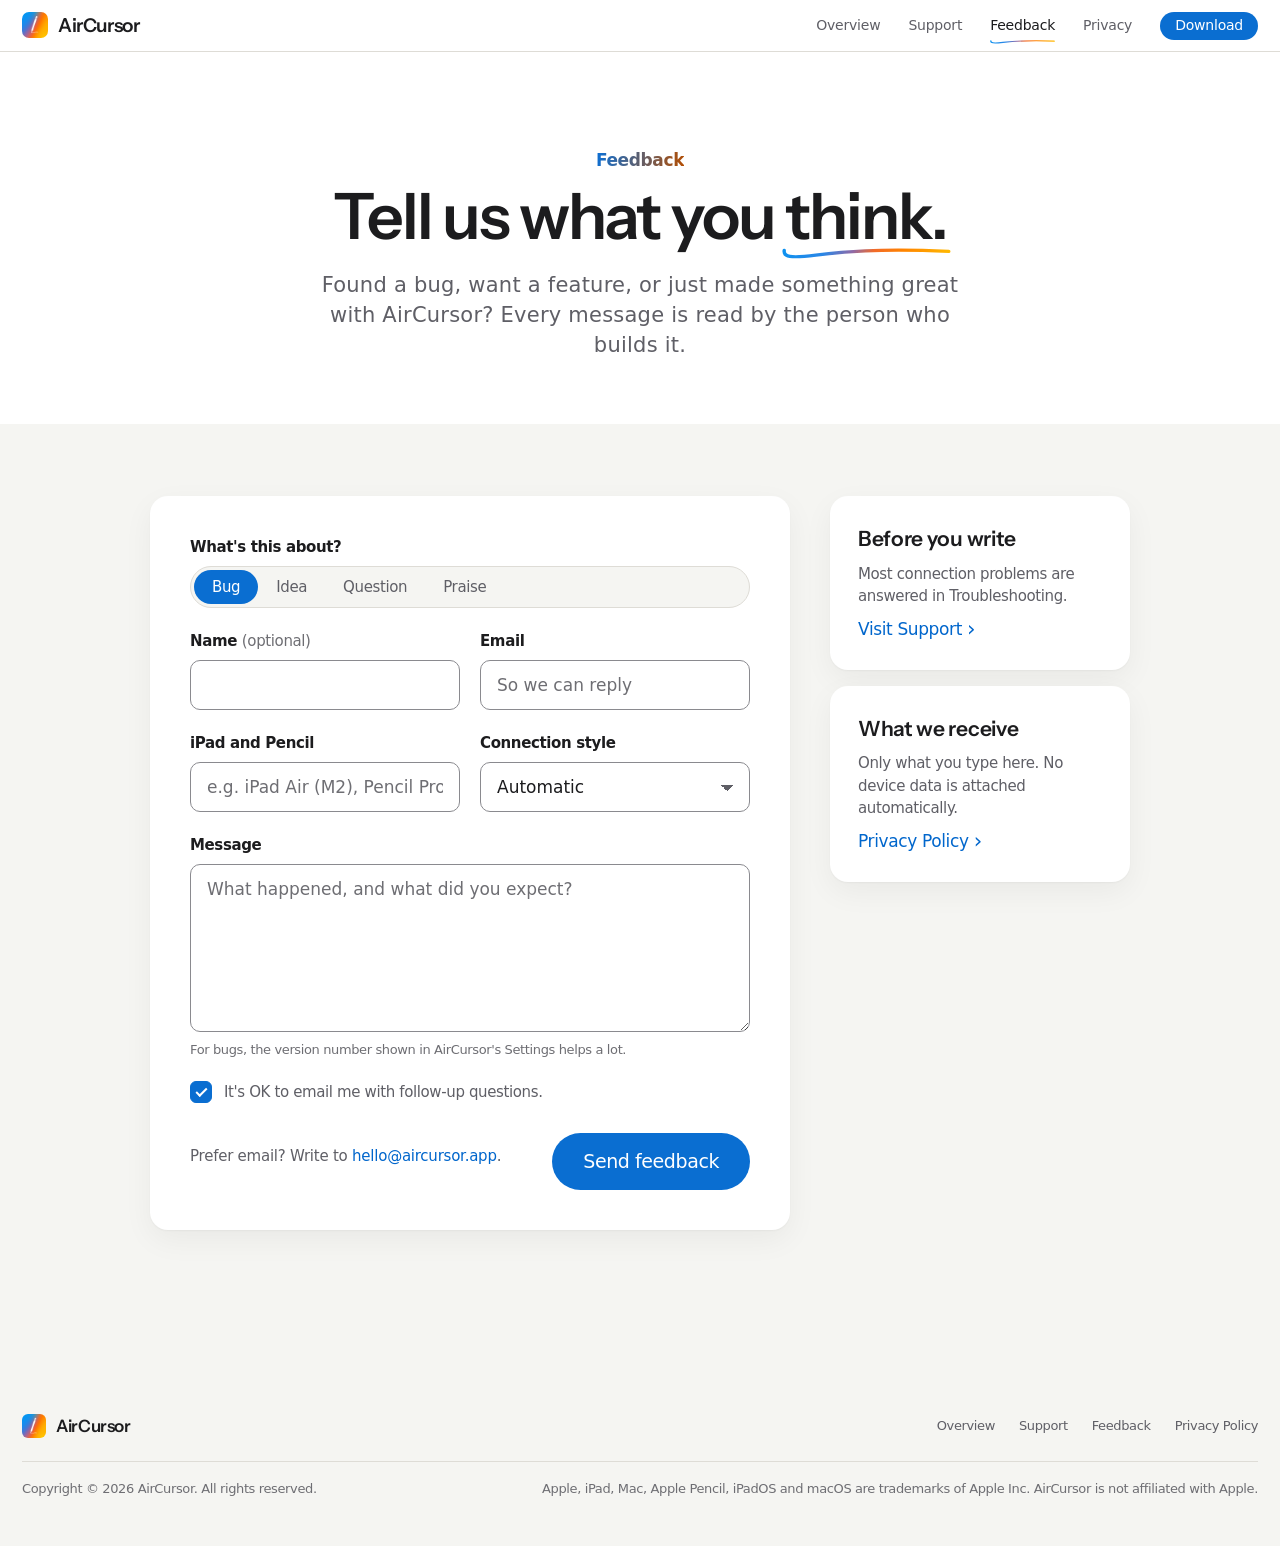
==== feedback/index.html @ 83ac6ed5 "Add feedback page" ====
<!doctype html>
<html lang="en">
<head>
  <meta charset="utf-8">
  <meta name="viewport" content="width=device-width, initial-scale=1">
  <title>AirCursor Feedback</title>
  <meta name="description" content="Report a bug, suggest a feature, or ask a question about AirCursor.">
  <meta name="theme-color" content="#ffffff">
  <link rel="icon" type="image/png" href="../assets/img/favicon.png">
  <link rel="apple-touch-icon" href="../assets/img/apple-touch-icon.png">
  <link rel="preconnect" href="https://fonts.googleapis.com">
  <link rel="preconnect" href="https://fonts.gstatic.com" crossorigin>
  <link rel="stylesheet" href="https://fonts.googleapis.com/css2?family=Instrument+Sans:wght@400..700&display=swap">
  <link rel="stylesheet" href="../assets/css/tokens.css">
  <link rel="stylesheet" href="../assets/css/site.css">
  <script src="../assets/js/site.js" defer></script>
</head>
<body class="ac-page">
  <a class="ac-skip" href="#main">Skip to content</a>

  <header class="ac-nav">
    <div class="ac-nav__inner">
      <button class="ac-nav__menu" type="button" aria-label="Open menu" aria-expanded="false" aria-controls="site-links">
        <svg class="ac-icon" aria-hidden="true"><use href="../assets/img/icons.svg#menu"></use></svg>
      </button>
      <a class="ac-nav__brand" href="../"><img src="../assets/img/aircursor-icon-ipad.png" alt="">AirCursor</a>
      <nav class="ac-nav__links" id="site-links" aria-label="Site">
        <a href="../">Overview</a>
        <a href="../support/">Support</a>
        <a href="./" aria-current="page">Feedback</a>
        <a href="../privacy/">Privacy</a>
      </nav>
      <a class="ac-btn ac-btn--primary ac-btn--sm" href="https://apps.apple.com/app/id0000000000">Download</a>
    </div>
  </header>

  <main id="main">
    <section class="ac-page-head ac-page-head--center">
      <div class="ac-wrap">
        <p class="ac-eyebrow">Feedback</p>
        <h1 class="ac-headline">Tell us what you <span class="ac-stroke">think.</span></h1>
        <p class="ac-lead">Found a bug, want a feature, or just made something great with AirCursor? Every message is read by the person who builds it.</p>
      </div>
    </section>

    <section class="ac-section ac-section--alt" style="padding-top:72px">
      <div class="ac-wrap">
        <div class="ac-feedback-grid">
          <div>
            <div class="ac-card ac-card--form">
              <!-- Replace YOUR_FORM_ID with the ID of your Formspree form -->
              <form class="ac-form" action="https://formspree.io/f/YOUR_FORM_ID" method="post" data-ac-feedback data-mailto="hello@aircursor.app" novalidate>
                <input type="hidden" name="_subject" value="AirCursor feedback">
                <input class="ac-honeypot" type="text" name="_gotcha" tabindex="-1" autocomplete="off" aria-hidden="true">

                <fieldset class="ac-field ac-field--full" style="border:0;margin:0;padding:0;min-width:0">
                  <legend class="ac-field__label" style="padding:0;margin-bottom:8px">What's this about?</legend>
                  <div class="ac-seg ac-seg--form">
                    <input type="radio" name="kind" id="kind-bug" value="Bug" checked><label for="kind-bug">Bug</label>
                    <input type="radio" name="kind" id="kind-idea" value="Idea"><label for="kind-idea">Idea</label>
                    <input type="radio" name="kind" id="kind-question" value="Question"><label for="kind-question">Question</label>
                    <input type="radio" name="kind" id="kind-praise" value="Praise"><label for="kind-praise">Praise</label>
                  </div>
                </fieldset>

                <div class="ac-field">
                  <label for="f-name">Name <span class="ac-field__opt">(optional)</span></label>
                  <input class="ac-input" id="f-name" name="name" autocomplete="name">
                </div>
                <div class="ac-field">
                  <label for="f-email">Email</label>
                  <input class="ac-input" id="f-email" name="email" type="email" autocomplete="email" placeholder="So we can reply" required aria-describedby="f-email-error">
                  <span class="ac-field__error" id="f-email-error" hidden>Enter an email address so we can reply.</span>
                </div>
                <div class="ac-field">
                  <label for="f-device">iPad and Pencil</label>
                  <input class="ac-input" id="f-device" name="device" placeholder="e.g. iPad Air (M2), Pencil Pro">
                </div>
                <div class="ac-field">
                  <label for="f-style">Connection style</label>
                  <select class="ac-select" id="f-style" name="connection">
                    <option>Wired</option>
                    <option>Wi-Fi</option>
                    <option>Bluetooth</option>
                    <option selected>Automatic</option>
                    <option>Peer-to-Peer Wi-Fi</option>
                    <option>Manual IP</option>
                    <option>Not sure</option>
                  </select>
                </div>
                <div class="ac-field ac-field--full">
                  <label for="f-msg">Message</label>
                  <textarea class="ac-textarea" id="f-msg" name="message" placeholder="What happened, and what did you expect?" required aria-describedby="f-msg-hint"></textarea>
                  <span class="ac-field__hint" id="f-msg-hint">For bugs, the version number shown in AirCursor's Settings helps a lot.</span>
                </div>
                <div class="ac-field ac-field--full">
                  <label class="ac-check"><input type="checkbox" name="followup" value="Yes" checked> It's OK to email me with follow&#8209;up questions.</label>
                </div>

                <p class="ac-form__status" role="alert" hidden></p>

                <div class="ac-form__actions">
                  <p class="ac-caption">Prefer email? Write to <a href="mailto:hello@aircursor.app?subject=AirCursor%20feedback">hello@aircursor.app</a>.</p>
                  <button class="ac-btn ac-btn--primary ac-btn--lg" type="submit">Send feedback</button>
                </div>
              </form>
            </div>

            <div class="ac-sent" hidden>
              <div class="ac-sent__mark"><svg viewBox="0 0 24 24" aria-hidden="true"><path d="M5 12.5l4.5 4.5L19 7.5"/></svg></div>
              <h2 class="ac-subtitle" tabindex="-1">Thanks. We got it.</h2>
              <p class="ac-body">We'll reply to the email you gave us, usually within a couple of days.</p>
              <a class="ac-more" href="../support/">Back to Support</a>
            </div>
          </div>

          <aside>
            <div class="ac-card">
              <h3>Before you write</h3>
              <p>Most connection problems are answered in Troubleshooting.</p>
              <a class="ac-more" href="../support/#faq">Visit Support</a>
            </div>
            <div class="ac-card">
              <h3>What we receive</h3>
              <p>Only what you type here. No device data is attached automatically.</p>
              <a class="ac-more" href="../privacy/#website">Privacy Policy</a>
            </div>
          </aside>
        </div>
      </div>
    </section>
  </main>

  <footer class="ac-footer">
    <div class="ac-wrap ac-wrap--wide">
      <div class="ac-footer__top">
        <div class="ac-footer__brand"><img src="../assets/img/aircursor-icon-ipad.png" alt="">AirCursor</div>
        <nav class="ac-footer__links" aria-label="Footer">
          <a href="../">Overview</a>
          <a href="../support/">Support</a>
          <a href="./">Feedback</a>
          <a href="../privacy/">Privacy Policy</a>
        </nav>
      </div>
      <div class="ac-footer__legal">
        <p>Copyright © 2026 AirCursor. All rights reserved.</p>
        <p>Apple, iPad, Mac, Apple Pencil, iPadOS and macOS are trademarks of Apple Inc. AirCursor is not affiliated with Apple.</p>
      </div>
    </div>
  </footer>
</body>
</html>
---- assets/css/tokens.css ----
/* AirCursor design tokens. Light by default, dark follows the system. */

:root {
  color-scheme: light dark;
  --paper: #ffffff;
  --paper-alt: #f5f5f2;
  --paper-raised: #ffffff;
  --hairline: #dedcd6;
  --control-border: #8a8a8f;
  --ink: #1c1c1e;
  --ink-secondary: #5f5f66;
  --ink-tertiary: #6e6e73;
  --stage: #0b0b0d;
  --stage-raised: #1a1a1d;
  --on-stage: #f5f5f7;
  --on-stage-muted: #a1a1a6;
  --accent: #0a6ed1;
  --accent-hover: #0860b8;
  --on-accent: #ffffff;
  --link: #0066cc;
  --link-on-stage: #4da3ff;
  --focus: #0a6ed1;
  --brand-blue: #0b93f1;
  --brand-violet: #906aa6;
  --brand-coral: #f26b28;
  --brand-orange: #ff8300;
  --brand-amber: #ffbf00;
  --stroke-blue: #0a6fd6;
  --stroke-orange: #b54d00;
  --success: #1b7f46;
  --warning: #a64b00;
  --warning-tint: #fff1e0;
  --danger: #d70015;
  --nav-glass: rgba(255, 255, 255, 0.78);
  --shadow-tile: 0 1px 2px rgba(0, 0, 0, 0.04), 0 10px 30px rgba(0, 0, 0, 0.05);
  --shadow-lift: 0 2px 4px rgba(0, 0, 0, 0.06), 0 20px 48px rgba(0, 0, 0, 0.10);
  --shadow-device: 0 40px 80px rgba(0, 0, 0, 0.45);
  --space-1: 4px;
  --space-2: 8px;
  --space-3: 12px;
  --space-4: 16px;
  --space-5: 24px;
  --space-6: 32px;
  --space-7: 48px;
  --space-8: 64px;
  --space-9: 96px;
  --space-10: 144px;
  --radius-sm: 10px;
  --radius-md: 18px;
  --radius-lg: 30px;
  --radius-device: 44px;
  --radius-pill: 980px;
  --content-width: 980px;
  --wide-width: 1260px;
  --gutter: 22px;
  --nav-height: 52px;
  --font-display: "Instrument Sans", -apple-system, BlinkMacSystemFont, "Helvetica Neue", sans-serif;
  --font-text: -apple-system, BlinkMacSystemFont, "SF Pro Text", "Helvetica Neue", system-ui, sans-serif;
  --font-mono: ui-monospace, "SF Mono", Menlo, Consolas, monospace;
}

@media (prefers-color-scheme: dark) {
  :root {
    --paper: #000000;
    --paper-alt: #111113;
    --paper-raised: #1c1c1e;
    --hairline: #2c2c2e;
    --control-border: #7c7c82;
    --ink: #f5f5f7;
    --ink-secondary: #a1a1a6;
    --ink-tertiary: #8e8e93;
    --stage: #161618;
    --stage-raised: #232326;
    --link: #4da3ff;
    --focus: #4da3ff;
    --stroke-blue: #4da3ff;
    --stroke-orange: #ff9a2e;
    --success: #30d158;
    --warning: #ffb35c;
    --warning-tint: #2a1c0d;
    --danger: #ff6961;
    --nav-glass: rgba(22, 22, 24, 0.78);
    --shadow-tile: 0 0 0 1px rgba(255, 255, 255, 0.06);
    --shadow-lift: 0 0 0 1px rgba(255, 255, 255, 0.10), 0 20px 48px rgba(0, 0, 0, 0.6);
  }
}
---- assets/css/site.css ----
/* AirCursor site styles. Load after tokens.css. Class prefix ac-. */

:root {
  /* The icon's gradient: blue top-left melting through violet and coral into orange and amber. */
  --ac-gradient: linear-gradient(118deg, var(--brand-blue) 0%, #2a86e6 26%, var(--brand-violet) 42%, var(--brand-coral) 54%, var(--brand-orange) 70%, var(--brand-amber) 100%);
  /* Darker stops of the same journey, legible as text on paper. */
  --ac-gradient-ink: linear-gradient(100deg, var(--stroke-blue) 0%, var(--stroke-orange) 100%);
  /* The signature stroke: the squiggle the Pencil leaves in the app icon. */
  --ac-stroke-mask: url("data:image/svg+xml,%3Csvg xmlns='http://www.w3.org/2000/svg' viewBox='0 0 300 28' preserveAspectRatio='none'%3E%3Cpath d='M4 10 C 2 22, 14 25, 60 19 S 170 6, 296 12' fill='none' stroke='black' stroke-width='6' stroke-linecap='round'/%3E%3C/svg%3E");
  --ac-ease: cubic-bezier(0.28, 0.11, 0.32, 1);
}

/* ---------- Base ---------- */
.ac-page, body.ac-page { margin: 0; background: var(--paper); color: var(--ink); font-family: var(--font-text); font-size: 17px; line-height: 1.47; letter-spacing: -0.022em; -webkit-font-smoothing: antialiased; }
.ac-page *, .ac-page *::before, .ac-page *::after { box-sizing: border-box; }
.ac-page img, .ac-page svg { display: block; max-width: 100%; }
.ac-page a { color: var(--link); text-decoration: none; }
.ac-page a:hover { text-decoration: underline; }
.ac-page :focus-visible { outline: 3px solid var(--focus); outline-offset: 2px; border-radius: 4px; }
.ac-wrap { width: 100%; max-width: calc(var(--content-width) + 2 * var(--gutter)); margin: 0 auto; padding: 0 var(--gutter); }
.ac-wrap--wide { max-width: calc(var(--wide-width) + 2 * var(--gutter)); }
.ac-visually-hidden { position: absolute !important; width: 1px; height: 1px; overflow: hidden; clip: rect(0 0 0 0); white-space: nowrap; }

/* ---------- Type helpers ---------- */
.ac-hero-type { font-family: var(--font-display); font-size: 96px; line-height: .98; font-weight: 600; letter-spacing: -0.035em; margin: 0; }
.ac-headline { font-family: var(--font-display); font-size: 64px; line-height: 1.04; font-weight: 600; letter-spacing: -0.03em; margin: 0; }
.ac-title { font-family: var(--font-display); font-size: 40px; line-height: 1.1; font-weight: 600; letter-spacing: -0.02em; margin: 0; }
.ac-subtitle { font-family: var(--font-display); font-size: 28px; line-height: 1.18; font-weight: 600; letter-spacing: -0.015em; margin: 0; }
.ac-lead { font-size: 21px; line-height: 1.43; letter-spacing: .011em; color: var(--ink-secondary); margin: 0; }
.ac-body { font-size: 17px; line-height: 1.47; color: var(--ink-secondary); margin: 0; }
.ac-body strong, .ac-lead strong { color: var(--ink); font-weight: 600; }
.ac-caption { font-size: 14px; line-height: 1.43; letter-spacing: -0.016em; color: var(--ink-tertiary); margin: 0; }
.ac-readout { font-family: var(--font-mono); font-size: 15px; line-height: 1.33; font-weight: 500; letter-spacing: 0; font-variant-numeric: tabular-nums; }
@media (max-width: 1068px) { .ac-hero-type { font-size: 64px; } .ac-headline { font-size: 48px; } }
@media (max-width: 734px) { .ac-hero-type { font-size: 48px; line-height: 1.02; } .ac-headline { font-size: 40px; } .ac-title { font-size: 32px; } .ac-lead { font-size: 19px; } }

/* Eyebrow: one line, gradient-filled text */
.ac-eyebrow { display: inline-block; font-size: 17px; line-height: 1.24; font-weight: 600; letter-spacing: -0.022em; margin: 0 0 12px; background: var(--ac-gradient-ink); -webkit-background-clip: text; background-clip: text; color: transparent; }
.ac-stage .ac-eyebrow, .ac-eyebrow--stage { background: var(--ac-gradient); -webkit-background-clip: text; background-clip: text; }
/* Gradient word inside a headline */
.ac-ink { background: var(--ac-gradient-ink); -webkit-background-clip: text; background-clip: text; color: transparent; }
.ac-stage .ac-ink { background: var(--ac-gradient); -webkit-background-clip: text; background-clip: text; }

/* The signature stroke under one word */
.ac-stroke { position: relative; display: inline-block; white-space: nowrap; }
.ac-stroke::after { content: ""; position: absolute; left: -2%; right: -2%; bottom: -.16em; height: .24em; background: var(--ac-gradient); -webkit-mask: var(--ac-stroke-mask) center / 100% 100% no-repeat; mask: var(--ac-stroke-mask) center / 100% 100% no-repeat; pointer-events: none; }

/* ---------- Sections ---------- */
.ac-section { padding: var(--space-10) 0; background: var(--paper); color: var(--ink); }
.ac-section--alt { background: var(--paper-alt); }
.ac-section--tight { padding: var(--space-9) 0; }
.ac-section__head { max-width: var(--content-width); margin: 0 auto var(--space-8); text-align: center; }
.ac-section__head--left { text-align: left; margin-left: 0; }
.ac-section__head .ac-lead { margin-top: 20px; max-width: 760px; margin-left: auto; margin-right: auto; }
.ac-section__head--left .ac-lead { margin-left: 0; }
@media (max-width: 734px) { .ac-section { padding: var(--space-9) 0; } .ac-section__head { margin-bottom: var(--space-7); } }

/* Always-dark stage */
.ac-stage { background: var(--stage); color: var(--on-stage); }
.ac-stage .ac-lead, .ac-stage .ac-body { color: var(--on-stage-muted); }
.ac-stage .ac-body strong, .ac-stage .ac-lead strong { color: var(--on-stage); }
.ac-stage .ac-caption { color: var(--on-stage-muted); }
.ac-stage a:not(.ac-btn) { color: var(--link-on-stage); }

/* ---------- Global nav ---------- */
.ac-nav { position: sticky; top: 0; z-index: 50; height: var(--nav-height); background: var(--nav-glass); -webkit-backdrop-filter: saturate(180%) blur(20px); backdrop-filter: saturate(180%) blur(20px); border-bottom: 1px solid var(--hairline); color: var(--ink); }
.ac-nav__inner { max-width: calc(var(--wide-width) + 2 * var(--gutter)); height: 100%; margin: 0 auto; padding: 0 var(--gutter); display: flex; align-items: center; gap: 28px; }
.ac-nav__brand { display: flex; align-items: center; gap: 10px; font-family: var(--font-display); font-weight: 600; font-size: 19px; letter-spacing: -0.02em; color: var(--ink) !important; text-decoration: none !important; margin-right: auto; }
.ac-nav__brand img { width: 26px; height: 26px; border-radius: 7px; }
.ac-nav__links { display: flex; gap: 28px; }
.ac-nav__links a { font-size: 14px; letter-spacing: -0.016em; color: var(--ink-secondary) !important; text-decoration: none !important; padding: 6px 0; position: relative; }
.ac-nav__links a:hover { color: var(--ink) !important; }
.ac-nav__links a[aria-current="page"] { color: var(--ink) !important; }
.ac-nav__links a[aria-current="page"]::after { content: ""; position: absolute; left: 0; right: 0; bottom: -2px; height: 5px; background: var(--ac-gradient); -webkit-mask: var(--ac-stroke-mask) center / 100% 100% no-repeat; mask: var(--ac-stroke-mask) center / 100% 100% no-repeat; }
.ac-nav--stage { background: rgba(11, 11, 13, .72); border-bottom-color: rgba(255, 255, 255, .08); color: var(--on-stage); }
.ac-nav--stage .ac-nav__brand { color: var(--on-stage) !important; }
.ac-nav--stage .ac-nav__links a { color: var(--on-stage-muted) !important; }
.ac-nav--stage .ac-nav__links a:hover, .ac-nav--stage .ac-nav__links a[aria-current="page"] { color: var(--on-stage) !important; }
.ac-nav__menu { display: none; width: 36px; height: 36px; margin-left: -8px; border: 0; border-radius: 8px; background: transparent; color: inherit; cursor: pointer; }
.ac-nav__menu svg { width: 18px; height: 18px; margin: auto; }
@media (max-width: 734px) {
  .ac-nav__inner { gap: 12px; }
  .ac-nav__menu { display: grid; }
  .ac-nav__links { display: none; position: absolute; top: var(--nav-height); left: 0; right: 0; flex-direction: column; gap: 0; padding: 8px var(--space-4) 16px; background: var(--paper); border-bottom: 1px solid var(--hairline); }
  .ac-nav--stage .ac-nav__links { background: var(--stage); border-bottom-color: rgba(255, 255, 255, .08); }
  .ac-nav.is-open .ac-nav__links { display: flex; }
  .ac-nav__links a { padding: 12px 0; font-size: 17px; }
  .ac-nav__links a[aria-current="page"]::after { right: auto; width: 64px; bottom: 6px; }
}

/* ---------- Buttons ---------- */
.ac-btn { display: inline-flex; align-items: center; justify-content: center; gap: 8px; min-height: 44px; padding: 11px 22px; border-radius: var(--radius-pill); border: 1px solid transparent; font-family: var(--font-text); font-size: 17px; line-height: 1.2; font-weight: 400; letter-spacing: -0.022em; text-decoration: none !important; cursor: pointer; transition: background-color .2s var(--ac-ease), color .2s var(--ac-ease), border-color .2s var(--ac-ease); white-space: nowrap; }
.ac-btn--primary { background: var(--accent); color: var(--on-accent) !important; }
.ac-btn--primary:hover { background: var(--accent-hover); }
.ac-btn--secondary { background: transparent; color: var(--link) !important; border-color: var(--link); }
.ac-btn--secondary:hover { background: var(--link); color: var(--paper) !important; }
.ac-stage .ac-btn--secondary { color: var(--link-on-stage) !important; border-color: var(--link-on-stage); }
.ac-stage .ac-btn--secondary:hover { background: var(--link-on-stage); color: var(--stage) !important; }
.ac-btn--quiet { background: var(--paper-alt); color: var(--ink) !important; }
.ac-btn--quiet:hover { background: var(--hairline); }
.ac-btn--sm { min-height: 28px; padding: 4px 14px; font-size: 14px; letter-spacing: -0.016em; }
.ac-btn--lg { min-height: 56px; padding: 16px 30px; font-size: 19px; }
.ac-btn[disabled], .ac-btn[aria-disabled="true"] { opacity: .42; cursor: default; pointer-events: none; }
.ac-btn-row { display: flex; flex-wrap: wrap; align-items: center; justify-content: center; gap: 12px 24px; }
.ac-btn-row--left { justify-content: flex-start; }

/* Chevron link: "Learn more ›" */
.ac-more { display: inline-flex; align-items: baseline; gap: 2px; font-size: 17px; color: var(--link); }
.ac-more::after { content: "\203A"; font-size: 1.25em; line-height: 0; transform: translateY(.04em); margin-left: 3px; transition: transform .2s var(--ac-ease); }
.ac-more:hover::after { transform: translate(3px, .04em); }
.ac-stage .ac-more { color: var(--link-on-stage); }

/* Download button — text only; swap for Apple's official badge artwork in production */
.ac-store { display: inline-flex; flex-direction: column; justify-content: center; min-height: 52px; padding: 7px 24px 8px; border-radius: 14px; background: var(--ink); color: var(--paper) !important; text-decoration: none !important; line-height: 1.1; }
.ac-store small { font-size: 11px; letter-spacing: .01em; opacity: .8; }
.ac-store span { font-family: var(--font-display); font-size: 21px; font-weight: 600; letter-spacing: -0.02em; }
.ac-stage .ac-store { background: var(--on-stage); color: var(--stage) !important; }

/* ---------- Badges & status ---------- */
.ac-badge { display: inline-flex; align-items: center; gap: 6px; padding: 3px 10px; border-radius: var(--radius-pill); font-size: 12px; line-height: 1.33; font-weight: 600; letter-spacing: 0; background: var(--paper-alt); color: var(--ink-secondary); border: 1px solid var(--hairline); white-space: nowrap; }
.ac-badge--warning { background: var(--warning-tint); color: var(--warning); border-color: transparent; }
.ac-badge--accent { background: var(--accent); color: var(--on-accent); border-color: transparent; }
.ac-badge--gradient { position: relative; background: var(--paper); color: var(--ink); border-color: transparent; }
.ac-badge--gradient::before { content: ""; position: absolute; inset: -1px; border-radius: inherit; padding: 1.5px; background: var(--ac-gradient); -webkit-mask: linear-gradient(#000 0 0) content-box, linear-gradient(#000 0 0); -webkit-mask-composite: xor; mask-composite: exclude; }
.ac-stage .ac-badge--gradient { background: var(--stage); color: var(--on-stage); }

.ac-pill { display: inline-flex; align-items: center; gap: 6px; padding: 5px 12px 5px 10px; border-radius: var(--radius-pill); background: rgba(118, 118, 128, .16); -webkit-backdrop-filter: blur(16px); backdrop-filter: blur(16px); font-size: 14px; line-height: 1.3; font-weight: 500; color: inherit; white-space: nowrap; }
.ac-pill::before { content: ""; width: 7px; height: 7px; border-radius: 50%; background: var(--ink-tertiary); flex: none; }
.ac-pill--good::before { background: var(--success); }
.ac-pill--working::before { background: var(--warning); }
.ac-pill--bad::before { background: var(--danger); }
.ac-pill__detail { font-weight: 400; opacity: .7; }
.ac-stage .ac-pill--good::before { background: #30d158; }

.ac-kbd { display: inline-flex; align-items: center; justify-content: center; min-width: 30px; height: 30px; padding: 0 8px; border-radius: var(--radius-sm); background: var(--paper-raised); border: 1px solid var(--hairline); box-shadow: 0 1.5px 0 var(--hairline); font-family: var(--font-text); font-size: 15px; font-weight: 500; color: var(--ink); }
.ac-kbd + .ac-kbd { margin-left: 4px; }
.ac-stage .ac-kbd { background: var(--stage-raised); border-color: rgba(255,255,255,.12); box-shadow: 0 1.5px 0 rgba(255,255,255,.12); color: var(--on-stage); }

/* ---------- Hero ---------- */
.ac-hero { position: relative; overflow: hidden; padding: 96px 0 0; text-align: center; }
.ac-hero__icon { width: 96px; height: 96px; margin: 0 auto 28px; border-radius: 22px; box-shadow: 0 18px 50px rgba(255, 131, 0, .25), 0 8px 30px rgba(11, 147, 241, .25); }
.ac-hero__title { max-width: 980px; margin: 0 auto; }
.ac-hero .ac-lead { max-width: 640px; margin: 24px auto 0; }
.ac-hero .ac-btn-row { margin-top: 36px; }
.ac-hero__note { margin-top: 18px; }
.ac-hero__glow { position: absolute; left: 50%; top: 58%; width: 1100px; height: 700px; transform: translateX(-50%); background: radial-gradient(closest-side, rgba(11, 147, 241, .20), transparent 70%), radial-gradient(closest-side at 70% 60%, rgba(255, 131, 0, .18), transparent 70%); pointer-events: none; }
.ac-hero__demo { position: relative; margin-top: 72px; }
@media (max-width: 734px) { .ac-hero { padding-top: 64px; } .ac-hero__icon { width: 72px; height: 72px; border-radius: 17px; } .ac-hero__demo { margin-top: 48px; } }

/* ---------- Demo stage (looping animation / video slot) ---------- */
.ac-demo { position: relative; max-width: var(--wide-width); margin: 0 auto; }
.ac-demo__canvas { position: relative; aspect-ratio: 12 / 7; border-radius: var(--radius-lg) var(--radius-lg) 0 0; overflow: hidden; background: radial-gradient(120% 90% at 50% 0%, #1d1e22 0%, var(--stage) 70%); }
.ac-demo__canvas > svg, .ac-demo__canvas > video, .ac-demo__canvas > img { position: absolute; inset: 0; width: 100%; height: 100%; object-fit: cover; }
.ac-demo__bar { display: flex; align-items: center; justify-content: space-between; gap: 16px; padding: 16px 24px; background: var(--stage-raised); border-radius: 0 0 var(--radius-lg) var(--radius-lg); color: var(--on-stage); }
.ac-demo__bar .ac-caption { flex: 1; color: var(--on-stage-muted); text-align: left; }
.ac-demo__toggle { flex: none; display: inline-flex; align-items: center; justify-content: center; width: 36px; height: 36px; border-radius: 50%; border: 0; background: rgba(255, 255, 255, .12); color: var(--on-stage); cursor: pointer; }
.ac-demo__toggle:hover { background: rgba(255, 255, 255, .2); }
.ac-demo__toggle svg { width: 14px; height: 14px; }
.ac-demo--flush .ac-demo__canvas { border-radius: var(--radius-lg); }
/* svg internals */
.ac-demo .d-bezel { fill: #1b1b1e; stroke: #2e2e33; stroke-width: 2; }
.ac-demo .d-screen { fill: #0e0f12; }
.ac-demo .d-screen-mac { fill: #f4f3ef; }
.ac-demo .d-window { fill: #ffffff; stroke: #e2e0da; }
.ac-demo .d-chrome { fill: #ecebe7; }
.ac-demo .d-dot { fill: #d3d1cb; }
.ac-demo .d-tool { fill: #e7e5df; }
.ac-demo .d-tool-on { fill: #0a6ed1; }
.ac-demo .d-stand { fill: #222226; }
.ac-demo .d-area { fill: rgba(255, 255, 255, .02); stroke: rgba(255, 255, 255, .28); stroke-width: 1.5; stroke-dasharray: 6 6; }
.ac-demo .d-corner { fill: none; stroke: #ffffff; stroke-width: 3; stroke-linecap: round; }
.ac-demo .d-hint { fill: rgba(255, 255, 255, .42); font: 500 13px var(--font-text); letter-spacing: -0.01em; }
.ac-demo .d-ink { fill: none; stroke-width: 7; stroke-linecap: round; stroke-linejoin: round; }
.ac-demo .d-pencil-body { fill: #ffffff; }
.ac-demo .d-pencil-band { fill: #d8d8dc; }
.ac-demo .d-pencil-tip { fill: #c9c9ce; }
.ac-demo .d-cursor { fill: #111; stroke: #fff; stroke-width: 1.4; stroke-linejoin: round; }
.ac-demo .d-pill { fill: rgba(255, 255, 255, .10); }
.ac-demo .d-pill-text { fill: #f5f5f7; font: 500 13px var(--font-text); }
.ac-demo .d-pill-dot { fill: #30d158; }
@media (max-width: 734px) { .ac-demo__bar { flex-wrap: wrap; padding: 12px 16px; } .ac-demo__bar .ac-caption { order: 3; flex-basis: 100%; } }

/* ---------- Chapter nav ---------- */
.ac-chapters { display: flex; justify-content: center; gap: 8px; padding: 28px var(--gutter); overflow-x: auto; scrollbar-width: none; border-bottom: 1px solid var(--hairline); background: var(--paper); }
.ac-chapters a { flex: none; display: flex; flex-direction: column; align-items: center; gap: 10px; width: 112px; padding: 6px 4px; color: var(--ink-secondary) !important; font-size: 13px; line-height: 1.25; text-align: center; text-decoration: none !important; border-radius: 14px; }
.ac-chapters a:hover { color: var(--ink) !important; }
.ac-chapters svg { width: 34px; height: 34px; color: var(--ink); }
.ac-chapters a:hover svg { color: var(--stroke-blue); }
@media (max-width: 734px) { .ac-chapters { justify-content: flex-start; } }

/* ---------- Icons (inline svg) ---------- */
.ac-icon { width: 24px; height: 24px; fill: none; stroke: currentColor; stroke-width: 1.6; stroke-linecap: round; stroke-linejoin: round; }

/* ---------- Bento tiles ---------- */
.ac-tiles { display: grid; grid-template-columns: repeat(6, 1fr); gap: var(--space-5); max-width: var(--wide-width); margin: 0 auto; }
.ac-tile { position: relative; grid-column: span 3; display: flex; flex-direction: column; min-height: 520px; padding: var(--space-7); border-radius: var(--radius-lg); background: var(--paper-raised); color: var(--ink); box-shadow: var(--shadow-tile); overflow: hidden; }
.ac-tile--third { grid-column: span 2; min-height: 420px; }
.ac-tile--full { grid-column: span 6; }
.ac-tile--stage { background: var(--stage); color: var(--on-stage); box-shadow: none; }
.ac-tile--stage .ac-body { color: var(--on-stage-muted); }
.ac-tile--stage .ac-body strong { color: var(--on-stage); }
.ac-tile--stage .ac-caption { color: var(--on-stage-muted); }
.ac-tile--stage .ac-eyebrow { background: var(--ac-gradient); -webkit-background-clip: text; background-clip: text; }
/* The drawing-canvas texture: a faint dot grid, like the paper the Pencil lands on */
.ac-tile--canvas { background-image: radial-gradient(circle at 1px 1px, var(--hairline) 1.2px, transparent 1.4px); background-size: 22px 22px; background-color: var(--paper-raised); }
.ac-tile--stage.ac-tile--canvas { background-image: radial-gradient(circle at 1px 1px, rgba(255,255,255,.09) 1.2px, transparent 1.4px); background-color: var(--stage); }
.ac-tile__text { position: relative; z-index: 1; max-width: 520px; }
.ac-tile__text .ac-body { margin-top: 14px; }
.ac-tile__visual { position: relative; flex: 1; display: flex; align-items: flex-end; justify-content: center; margin-top: var(--space-6); }
.ac-tile--compact { min-height: 0; }
.ac-tile__icon { width: 36px; height: 36px; margin-bottom: 18px; color: var(--stroke-blue); }
.ac-tile--stage .ac-tile__icon { color: var(--on-stage); }
.ac-tile__visual > svg:not(.ac-icon) { width: 100%; max-width: 480px; }
a.ac-tile { text-decoration: none !important; transition: box-shadow .3s var(--ac-ease), transform .3s var(--ac-ease); }
a.ac-tile:hover { box-shadow: var(--shadow-lift); transform: translateY(-2px); }
@media (max-width: 1068px) { .ac-tile, .ac-tile--third { grid-column: span 6; min-height: 440px; } .ac-tile--compact { min-height: 0; } .ac-tile--half-md { grid-column: span 3; } }
@media (max-width: 734px) { .ac-tiles { gap: var(--space-4); } .ac-tile, .ac-tile--half-md { grid-column: span 6; padding: var(--space-6) var(--space-5); min-height: 0; } }

/* Active-area frame: corner brackets borrowed from Tablet mode's mapping editor */
.ac-frame { position: relative; padding: 14px; }
.ac-frame::before, .ac-frame::after { content: ""; position: absolute; inset: 0; pointer-events: none; border: 2.5px solid var(--stroke-blue); -webkit-mask: linear-gradient(#000 0 0) top left / 22px 22px no-repeat, linear-gradient(#000 0 0) top right / 22px 22px no-repeat, linear-gradient(#000 0 0) bottom left / 22px 22px no-repeat, linear-gradient(#000 0 0) bottom right / 22px 22px no-repeat; mask: linear-gradient(#000 0 0) top left / 22px 22px no-repeat, linear-gradient(#000 0 0) top right / 22px 22px no-repeat, linear-gradient(#000 0 0) bottom left / 22px 22px no-repeat, linear-gradient(#000 0 0) bottom right / 22px 22px no-repeat; border-radius: 6px; }
.ac-frame::after { display: none; }
.ac-stage .ac-frame::before, .ac-tile--stage .ac-frame::before { border-color: var(--on-stage); }

/* ---------- Segmented control ---------- */
.ac-seg { display: inline-flex; padding: 3px; border-radius: var(--radius-pill); background: var(--paper-alt); border: 1px solid var(--hairline); }
.ac-seg input { position: absolute; opacity: 0; pointer-events: none; }
.ac-seg label { padding: 8px 18px; border-radius: var(--radius-pill); font-size: 15px; line-height: 1.2; color: var(--ink-secondary); cursor: pointer; white-space: nowrap; transition: background-color .2s var(--ac-ease), color .2s var(--ac-ease); }
.ac-seg label:hover { color: var(--ink); }
.ac-seg input:checked + label { background: var(--accent); color: var(--on-accent); }
.ac-seg input:focus-visible + label { outline: 3px solid var(--focus); outline-offset: 2px; }
.ac-stage .ac-seg { background: var(--stage-raised); border-color: rgba(255,255,255,.08); }
.ac-stage .ac-seg label { color: var(--on-stage-muted); }
.ac-stage .ac-seg input:checked + label { color: var(--on-accent); }

/* ---------- Connection cards ---------- */
.ac-conns { display: grid; grid-template-columns: repeat(4, 1fr); gap: var(--space-4); max-width: var(--wide-width); margin: 0 auto; }
.ac-conn { display: flex; flex-direction: column; gap: 10px; padding: 28px 26px 26px; border-radius: var(--radius-md); background: var(--paper-raised); box-shadow: var(--shadow-tile); }
.ac-conn .ac-icon { width: 32px; height: 32px; color: var(--ink); margin-bottom: 8px; }
.ac-conn h3 { margin: 0; font-family: var(--font-display); font-size: 24px; line-height: 1.17; font-weight: 600; letter-spacing: -0.015em; }
.ac-conn p { margin: 0; font-size: 15px; line-height: 1.4; color: var(--ink-secondary); }
.ac-conn__foot { margin-top: auto; padding-top: 14px; display: flex; align-items: center; gap: 10px; font-size: 13px; color: var(--ink-tertiary); }
.ac-conn--recommended { position: relative; }
.ac-conn--recommended::before { content: ""; position: absolute; inset: 0; border-radius: inherit; padding: 2px; background: var(--ac-gradient); -webkit-mask: linear-gradient(#000 0 0) content-box, linear-gradient(#000 0 0); -webkit-mask-composite: xor; mask-composite: exclude; pointer-events: none; }
.ac-stage .ac-conn, .ac-tile--stage .ac-conn { background: var(--stage-raised); box-shadow: none; }
.ac-stage .ac-conn .ac-icon { color: var(--on-stage); }
.ac-stage .ac-conn p, .ac-stage .ac-conn__foot { color: var(--on-stage-muted); }
@media (max-width: 1068px) { .ac-conns { grid-template-columns: repeat(2, 1fr); } }
@media (max-width: 734px) { .ac-conns { grid-template-columns: 1fr; } }

/* Latency meter: three bars, data-level 1..3 */
.ac-meter { display: inline-flex; align-items: flex-end; gap: 3px; height: 14px; }
.ac-meter i { width: 4px; border-radius: 2px; background: var(--hairline); }
.ac-meter i:nth-child(1) { height: 6px; } .ac-meter i:nth-child(2) { height: 10px; } .ac-meter i:nth-child(3) { height: 14px; }
.ac-meter[data-level="1"] i:nth-child(-n+1), .ac-meter[data-level="2"] i:nth-child(-n+2), .ac-meter[data-level="3"] i:nth-child(-n+3) { background: var(--ink); }
.ac-stage .ac-meter i { background: rgba(255,255,255,.18); }
.ac-stage .ac-meter[data-level="1"] i:nth-child(-n+1), .ac-stage .ac-meter[data-level="2"] i:nth-child(-n+2), .ac-stage .ac-meter[data-level="3"] i:nth-child(-n+3) { background: var(--on-stage); }

/* ---------- Pressure strip ---------- */
.ac-pressure { position: relative; width: 100%; max-width: 560px; padding: 44px 0 30px; }
.ac-pressure__wedge { display: block; width: 100%; height: 64px; }
.ac-pressure__mark { position: absolute; top: 34px; bottom: 22px; width: 2px; background: currentColor; border-radius: 1px; }
.ac-pressure__mark::before { content: ""; position: absolute; left: 50%; top: -6px; width: 12px; height: 12px; margin-left: -6px; border-radius: 50%; background: currentColor; }
.ac-pressure__label { position: absolute; bottom: 0; transform: translateX(-50%); font-family: var(--font-mono); font-size: 13px; white-space: nowrap; }
.ac-pressure__ends { position: absolute; left: 0; right: 0; top: 0; display: flex; justify-content: space-between; font-size: 13px; opacity: .6; }

/* ---------- Pairing code ---------- */
.ac-code { display: inline-flex; gap: 8px; }
.ac-code span { display: inline-flex; align-items: center; justify-content: center; width: 52px; height: 64px; border-radius: var(--radius-sm); background: var(--paper-raised); border: 1px solid var(--hairline); font-family: var(--font-mono); font-size: 32px; font-weight: 500; color: var(--ink); }
.ac-code span:nth-child(3) { margin-right: 12px; }
@media (max-width: 734px) { .ac-code { gap: 6px; } .ac-code span { width: 40px; height: 52px; font-size: 26px; } .ac-code span:nth-child(3) { margin-right: 8px; } }
.ac-stage .ac-code span, .ac-tile--stage .ac-code span { background: var(--stage-raised); border-color: rgba(255,255,255,.1); color: var(--on-stage); }

/* ---------- Table ---------- */
.ac-table { width: 100%; border-collapse: collapse; font-size: 17px; }
.ac-table th, .ac-table td { padding: 18px 16px; text-align: center; border-bottom: 1px solid var(--hairline); }
.ac-table th:first-child, .ac-table td:first-child { text-align: left; padding-left: 0; }
.ac-table thead th { font-size: 14px; font-weight: 600; color: var(--ink-tertiary); letter-spacing: -0.016em; }
.ac-table tbody th { font-weight: 600; color: var(--ink); }
.ac-table td { color: var(--ink-secondary); }
.ac-yes, .ac-no, .ac-partial { display: inline-flex; align-items: center; gap: 6px; }
.ac-yes::before { content: ""; width: 9px; height: 9px; border-radius: 50%; background: var(--ink); }
.ac-partial::before { content: ""; width: 9px; height: 9px; border-radius: 50%; background: linear-gradient(90deg, var(--ink) 50%, var(--hairline) 50%); box-shadow: inset 0 0 0 1px var(--ink); }
.ac-no::before { content: ""; width: 9px; height: 9px; border-radius: 50%; box-shadow: inset 0 0 0 1.5px var(--ink-tertiary); }
@media (max-width: 734px) { .ac-table { font-size: 14px; } .ac-table th, .ac-table td { padding: 12px 6px; } .ac-table thead th { font-size: 12px; } }

/* ---------- FAQ / disclosure ---------- */
.ac-faq { border-top: 1px solid var(--hairline); }
.ac-faq details { border-bottom: 1px solid var(--hairline); }
.ac-faq summary { list-style: none; display: flex; align-items: center; justify-content: space-between; gap: 24px; padding: 24px 0; cursor: pointer; font-family: var(--font-display); font-size: 21px; line-height: 1.3; font-weight: 600; letter-spacing: -0.015em; color: var(--ink); }
.ac-faq summary::-webkit-details-marker { display: none; }
.ac-faq summary::after { content: ""; flex: none; width: 14px; height: 14px; background: linear-gradient(currentColor 0 0) center / 14px 2px no-repeat, linear-gradient(currentColor 0 0) center / 2px 14px no-repeat; transition: transform .3s var(--ac-ease); color: var(--ink-secondary); }
.ac-faq details[open] summary::after { transform: rotate(45deg); }
.ac-faq__answer { padding: 0 48px 28px 0; color: var(--ink-secondary); }
.ac-faq__answer p { margin: 0 0 12px; }
.ac-faq__answer ul { margin: 0 0 12px; padding-left: 20px; }
.ac-faq__answer li { margin: 4px 0; }
.ac-faq__answer strong { color: var(--ink); font-weight: 600; }

/* ---------- Support topics ---------- */
.ac-topics { display: grid; grid-template-columns: repeat(3, 1fr); gap: var(--space-4); }
.ac-topic { display: flex; flex-direction: column; gap: 8px; padding: 28px; border-radius: var(--radius-md); background: var(--paper-raised); box-shadow: var(--shadow-tile); color: var(--ink) !important; text-decoration: none !important; transition: box-shadow .3s var(--ac-ease), transform .3s var(--ac-ease); }
.ac-topic:hover { box-shadow: var(--shadow-lift); transform: translateY(-2px); }
.ac-topic .ac-icon { width: 30px; height: 30px; margin-bottom: 10px; color: var(--stroke-blue); }
.ac-topic h3 { margin: 0; font-family: var(--font-display); font-size: 21px; font-weight: 600; letter-spacing: -0.015em; }
.ac-topic p { margin: 0; font-size: 15px; line-height: 1.4; color: var(--ink-secondary); }
.ac-topic .ac-more { margin-top: auto; padding-top: 10px; font-size: 15px; }
@media (max-width: 1068px) { .ac-topics { grid-template-columns: repeat(2, 1fr); } }
@media (max-width: 734px) { .ac-topics { grid-template-columns: 1fr; } }

/* Numbered steps */
.ac-steps { display: grid; grid-template-columns: repeat(3, 1fr); gap: var(--space-6); counter-reset: step; list-style: none; margin: 0; padding: 0; }
.ac-steps li { counter-increment: step; }
.ac-steps li::before { content: counter(step); display: flex; align-items: center; justify-content: center; width: 44px; height: 44px; margin-bottom: 18px; border-radius: 50%; background: var(--ac-gradient); color: #fff; font-family: var(--font-display); font-size: 21px; font-weight: 600; }
.ac-steps h3 { margin: 0 0 8px; font-family: var(--font-display); font-size: 24px; font-weight: 600; letter-spacing: -0.015em; }
.ac-steps p { margin: 0; color: var(--ink-secondary); }
@media (max-width: 734px) { .ac-steps { grid-template-columns: 1fr; } }

/* ---------- Search field ---------- */
.ac-search { position: relative; max-width: 620px; margin: 0 auto; }
.ac-search input { width: 100%; height: 56px; padding: 0 20px 0 52px; border-radius: var(--radius-pill); border: 1px solid var(--control-border); background: var(--paper-raised); color: var(--ink); font: inherit; font-size: 17px; }
.ac-search input::placeholder { color: var(--ink-tertiary); }
.ac-search input:focus { outline: 3px solid var(--focus); outline-offset: 2px; }
.ac-search svg { position: absolute; left: 20px; top: 50%; width: 20px; height: 20px; transform: translateY(-50%); color: var(--ink-tertiary); }

/* ---------- Legal document ---------- */
.ac-legal { display: grid; grid-template-columns: 220px minmax(0, 1fr); gap: var(--space-8); max-width: var(--content-width); margin: 0 auto; }
.ac-legal__toc { position: sticky; top: calc(var(--nav-height) + 32px); align-self: start; font-size: 14px; }
.ac-legal__toc p { margin: 0 0 10px; font-weight: 600; color: var(--ink); }
.ac-legal__toc ol { list-style: none; margin: 0; padding: 0; border-left: 1px solid var(--hairline); }
.ac-legal__toc a { display: block; padding: 6px 0 6px 16px; margin-left: -1px; border-left: 2px solid transparent; color: var(--ink-secondary) !important; text-decoration: none !important; }
.ac-legal__toc a:hover { color: var(--ink) !important; }
.ac-legal__toc a[aria-current="true"] { color: var(--ink) !important; border-left-color: var(--stroke-blue); }
.ac-legal__body h2 { margin: 56px 0 14px; font-family: var(--font-display); font-size: 28px; line-height: 1.18; font-weight: 600; letter-spacing: -0.015em; scroll-margin-top: calc(var(--nav-height) + 24px); }
.ac-legal__body h2:first-child { margin-top: 0; }
.ac-legal__body h3 { margin: 28px 0 8px; font-size: 17px; font-weight: 600; }
.ac-legal__body p, .ac-legal__body li { color: var(--ink-secondary); }
.ac-legal__body p { margin: 0 0 14px; }
.ac-legal__body ul { margin: 0 0 14px; padding-left: 22px; }
.ac-legal__body li { margin: 6px 0; }
.ac-legal__body strong { color: var(--ink); font-weight: 600; }
.ac-legal__body .ac-table { font-size: 15px; margin: 8px 0 20px; }
.ac-legal__body .ac-table td, .ac-legal__body .ac-table th { text-align: left; }
@media (max-width: 900px) { .ac-legal { grid-template-columns: 1fr; gap: var(--space-6); } .ac-legal__toc { position: static; } }

/* The short version — summary callout */
.ac-summary { display: grid; grid-template-columns: repeat(3, 1fr); gap: 1px; margin: 0 0 var(--space-8); border-radius: var(--radius-md); overflow: hidden; background: var(--hairline); border: 1px solid var(--hairline); }
.ac-summary div { padding: 26px 24px; background: var(--paper-raised); }
.ac-summary strong { display: block; margin-bottom: 6px; font-family: var(--font-display); font-size: 21px; font-weight: 600; letter-spacing: -0.015em; color: var(--ink); }
.ac-summary span { font-size: 15px; line-height: 1.4; color: var(--ink-secondary); }
@media (max-width: 734px) { .ac-summary { grid-template-columns: 1fr; } }

/* ---------- Forms ---------- */
.ac-form { display: grid; grid-template-columns: 1fr 1fr; gap: 22px 20px; }
.ac-field { display: flex; flex-direction: column; gap: 8px; }
.ac-field--full { grid-column: 1 / -1; }
.ac-field > label, .ac-field > .ac-field__label { font-size: 15px; font-weight: 600; color: var(--ink); }
.ac-field > label.ac-check { font-size: 15px; font-weight: 400; color: var(--ink-secondary); }
.ac-field__opt { font-weight: 400; color: var(--ink-tertiary); }
.ac-input, .ac-select, .ac-textarea { width: 100%; min-height: 50px; padding: 13px 16px; border-radius: var(--radius-sm); border: 1px solid var(--control-border); background: var(--paper-raised); color: var(--ink); font: inherit; font-size: 17px; line-height: 1.3; transition: border-color .2s var(--ac-ease), box-shadow .2s var(--ac-ease); }
.ac-input::placeholder, .ac-textarea::placeholder { color: var(--ink-tertiary); }
.ac-input:focus, .ac-select:focus, .ac-textarea:focus { outline: none; border-color: var(--focus); box-shadow: 0 0 0 3px var(--focus); }
.ac-textarea { min-height: 168px; resize: vertical; }
.ac-select { appearance: none; -webkit-appearance: none; padding-right: 44px; background-image: linear-gradient(45deg, transparent 50%, var(--ink-secondary) 50%), linear-gradient(135deg, var(--ink-secondary) 50%, transparent 50%); background-position: calc(100% - 22px) 52%, calc(100% - 16px) 52%; background-size: 6px 6px; background-repeat: no-repeat; }
.ac-field__hint { font-size: 13px; color: var(--ink-tertiary); }
.ac-field--error .ac-input, .ac-field--error .ac-textarea { border-color: var(--danger); }
.ac-field__error { font-size: 13px; color: var(--danger); }
.ac-check { display: flex; align-items: flex-start; gap: 12px; font-size: 15px; color: var(--ink-secondary); cursor: pointer; }
.ac-check input { appearance: none; -webkit-appearance: none; flex: none; width: 22px; height: 22px; margin: 0; border-radius: 6px; border: 1px solid var(--control-border); background: var(--paper-raised); display: grid; place-content: center; cursor: pointer; }
.ac-check input:checked { background: var(--accent); border-color: var(--accent); }
.ac-check input:checked::after { content: ""; width: 11px; height: 6px; margin-top: -3px; border-left: 2px solid var(--on-accent); border-bottom: 2px solid var(--on-accent); transform: rotate(-45deg); }
.ac-check input:focus-visible { outline: 3px solid var(--focus); outline-offset: 2px; }
.ac-form__actions { grid-column: 1 / -1; display: flex; flex-wrap: wrap; align-items: center; justify-content: space-between; gap: 16px; padding-top: 8px; }
.ac-seg--form { flex-wrap: wrap; }
@media (max-width: 734px) { .ac-form { grid-template-columns: 1fr; } .ac-seg--form { border-radius: 18px; } }

/* Form result */
.ac-sent { display: flex; flex-direction: column; align-items: center; gap: 14px; padding: 56px 32px; text-align: center; border-radius: var(--radius-lg); background: var(--paper-raised); box-shadow: var(--shadow-tile); }
.ac-sent__mark { width: 64px; height: 64px; border-radius: 50%; display: grid; place-content: center; background: var(--ac-gradient); color: #fff; }
.ac-sent__mark svg { width: 28px; height: 28px; fill: none; stroke: currentColor; stroke-width: 3; stroke-linecap: round; stroke-linejoin: round; }

/* Aside card */
.ac-card { padding: 28px; border-radius: var(--radius-md); background: var(--paper-raised); box-shadow: var(--shadow-tile); }
.ac-card h3 { margin: 0 0 8px; font-family: var(--font-display); font-size: 21px; font-weight: 600; letter-spacing: -0.015em; }
.ac-card p { margin: 0 0 10px; font-size: 15px; color: var(--ink-secondary); }

/* ---------- CTA band ---------- */
.ac-cta { text-align: center; }
.ac-cta__icons { display: flex; justify-content: center; align-items: center; gap: 18px; margin-bottom: 32px; }
.ac-cta__icons img { width: 88px; height: 88px; }
.ac-cta__icons img:first-child { border-radius: 20px; }
.ac-cta__icons img:last-child { width: 112px; height: 112px; margin: -12px; }
.ac-cta .ac-lead { margin: 20px auto 0; max-width: 620px; }
.ac-cta .ac-btn-row { margin-top: 36px; }
.ac-reqs { display: flex; justify-content: center; flex-wrap: wrap; gap: 8px 28px; margin-top: 28px; }

/* ---------- Footer ---------- */
.ac-footer { padding: 40px 0 48px; background: var(--paper-alt); color: var(--ink-tertiary); font-size: 13px; line-height: 1.45; }
.ac-footer__top { display: flex; flex-wrap: wrap; align-items: center; justify-content: space-between; gap: 20px; padding-bottom: 22px; border-bottom: 1px solid var(--hairline); }
.ac-footer__brand { display: flex; align-items: center; gap: 10px; font-family: var(--font-display); font-size: 17px; font-weight: 600; color: var(--ink); }
.ac-footer__brand img { width: 24px; height: 24px; border-radius: 6px; }
.ac-footer__links { display: flex; flex-wrap: wrap; gap: 8px 24px; }
.ac-footer__links a { color: var(--ink-secondary) !important; }
.ac-footer__legal { display: flex; flex-wrap: wrap; justify-content: space-between; gap: 8px 24px; padding-top: 18px; }
.ac-footer p { margin: 0; }

/* ---------- Product illustrations (inline svg) ---------- */
.v-device{fill:var(--paper-alt);stroke:var(--hairline);stroke-width:1.5}
.v-screen{fill:var(--paper)}
.v-screen-dark{fill:var(--stage)}
.v-corner{fill:none;stroke:#fff;stroke-width:2.5;stroke-linecap:round}
.v-map{fill:none;stroke:var(--stroke-blue);stroke-width:1.5;stroke-dasharray:4 5;opacity:.7}
.v-dot{fill:var(--brand-orange)}
.v-cursor{fill:var(--ink);stroke:var(--paper);stroke-width:1.2;stroke-linejoin:round}
.v-trail{fill:none;stroke-width:4;stroke-linecap:round}
.v-finger{fill:rgba(255,255,255,.18);stroke:rgba(255,255,255,.7);stroke-width:1.5}
.v-chip{fill:rgba(255,255,255,.12)}
.v-chip-text{fill:#f5f5f7;font:500 12px var(--font-mono)}
.v-g-finger{fill:var(--paper-raised);stroke:var(--ink);stroke-width:1.5}
.v-g-arrow{fill:none;stroke:var(--stroke-blue);stroke-width:2;stroke-linecap:round;stroke-linejoin:round}
.v-g-ring{fill:none;stroke:var(--stroke-orange);stroke-width:1.5;stroke-dasharray:3 4}

/* ---------- Page layouts ---------- */
.ac-skip { position: absolute; left: 12px; top: -60px; z-index: 100; padding: 10px 16px; border-radius: var(--radius-pill); background: var(--accent); color: var(--on-accent) !important; }
.ac-skip:focus { top: 8px; }
.ac-page-head { padding: 96px 0 64px; }
.ac-page-head--center { text-align: center; }
.ac-page-head--center .ac-lead { margin: 20px auto 0; max-width: 640px; }
.ac-page-head .ac-caption { margin-top: 20px; }
.ac-page-head + .ac-section { padding-top: 0; }
@media (max-width: 734px) { .ac-page-head { padding: 64px 0 40px; } }

.ac-tile--split { display: grid; grid-template-columns: minmax(0, 1fr) minmax(0, 1.1fr); gap: var(--space-7); align-items: center; min-height: 560px; }
.ac-tile--split-even { grid-template-columns: 1fr 1fr; min-height: 480px; }
.ac-tile--spread { justify-content: space-between; }
.ac-tile--gestures { min-height: 0; padding: 56px 48px; }
.ac-tile--row { min-height: 0; flex-direction: row; flex-wrap: wrap; align-items: center; justify-content: space-between; gap: var(--space-5); }
.ac-tile__visual--center { align-items: center; }
.ac-headline--tile { font-size: 56px; }
.ac-body--lg { font-size: 19px; }
.ac-tile__text > * + .ac-body, .ac-tile__text > .ac-body + .ac-caption, .ac-tile__text > .ac-body + p { margin-top: 20px; }
.ac-tile__text .ac-headline + .ac-body { margin-top: 20px; }
.ac-big-icon { width: 140px; height: 140px; color: var(--stroke-blue); stroke-width: .9; }
.ac-center-note { text-align: center; margin-top: 28px; }
.ac-note-row { display: flex; justify-content: center; align-items: center; flex-wrap: wrap; gap: 12px; margin-top: 28px; }
@media (max-width: 1068px) { .ac-tile--split, .ac-tile--split-even { grid-template-columns: 1fr; min-height: 0; } .ac-headline--tile { font-size: 48px; } }
@media (max-width: 734px) { .ac-headline--tile { font-size: 40px; } .ac-tile--gestures { padding: 40px 20px; } .ac-big-icon { width: 96px; height: 96px; } }

.ac-gestures { display: grid; grid-template-columns: repeat(auto-fit, minmax(150px, 1fr)); gap: 32px 16px; width: 100%; }
.ac-gesture { display: flex; flex-direction: column; align-items: center; gap: 14px; text-align: center; }
.ac-gesture svg { width: 96px; height: 92px; }
@media (max-width: 734px) { .ac-gestures { grid-template-columns: 1fr 1fr; } }
.ac-gesture p { margin: 0; max-width: 160px; font-weight: 600; color: var(--ink); }

/* Mac menu bar extra, illustrated */
.ac-menu { width: 300px; max-width: 100%; margin: 0 auto; padding: 8px; border-radius: 14px; background: var(--paper-raised); box-shadow: var(--shadow-lift); font-size: 14px; color: var(--ink); }
.ac-menu__head { display: flex; align-items: center; gap: 10px; padding: 8px 10px; }
.ac-menu__head img { width: 28px; height: 28px; }
.ac-menu__title { font-weight: 600; }
.ac-menu__sep { height: 1px; margin: 6px 10px; background: var(--hairline); }
.ac-menu__row { display: flex; justify-content: space-between; align-items: center; padding: 8px 10px; border-radius: 8px; }
.ac-menu__row--on { background: var(--accent); color: var(--on-accent); }
.ac-menu__slider { position: relative; height: 4px; margin: 12px 0 6px; border-radius: 2px; background: var(--hairline); }
.ac-menu__slider::before { content: ""; position: absolute; left: 0; top: 0; bottom: 0; width: 58%; border-radius: 2px; background: var(--accent); }
.ac-menu__slider::after { content: ""; position: absolute; left: 58%; top: 50%; width: 18px; height: 18px; margin: -9px 0 0 -9px; border-radius: 50%; background: #fff; box-shadow: 0 1px 4px rgba(0, 0, 0, .3); }

/* Support search */
.ac-search-empty { margin-top: 24px; text-align: center; }
[hidden] { display: none !important; }

/* Feedback */
.ac-feedback-grid { display: grid; grid-template-columns: minmax(0, 1fr) 300px; gap: 40px; align-items: start; }
.ac-feedback-grid > aside { display: flex; flex-direction: column; gap: 16px; }
.ac-card--form { padding: 40px; }
.ac-form__status { grid-column: 1 / -1; margin: 0; padding: 14px 16px; border-radius: var(--radius-sm); background: var(--warning-tint); color: var(--warning); font-size: 15px; }
.ac-form__status a { color: inherit !important; text-decoration: underline; }
.ac-honeypot { position: absolute; left: -9999px; }
@media (max-width: 900px) { .ac-feedback-grid { grid-template-columns: 1fr; } }
@media (max-width: 734px) { .ac-card--form { padding: 24px 20px; } }

/* 404 */
.ac-404 { min-height: 70vh; display: grid; place-content: center; text-align: center; }
.ac-404 .ac-lead { margin: 20px auto 32px; max-width: 520px; }

/* ---------- Motion ---------- */
@media (prefers-reduced-motion: reduce) {
  .ac-page *, .ac-page *::before, .ac-page *::after { transition-duration: 0s !important; animation-duration: 0s !important; }
}
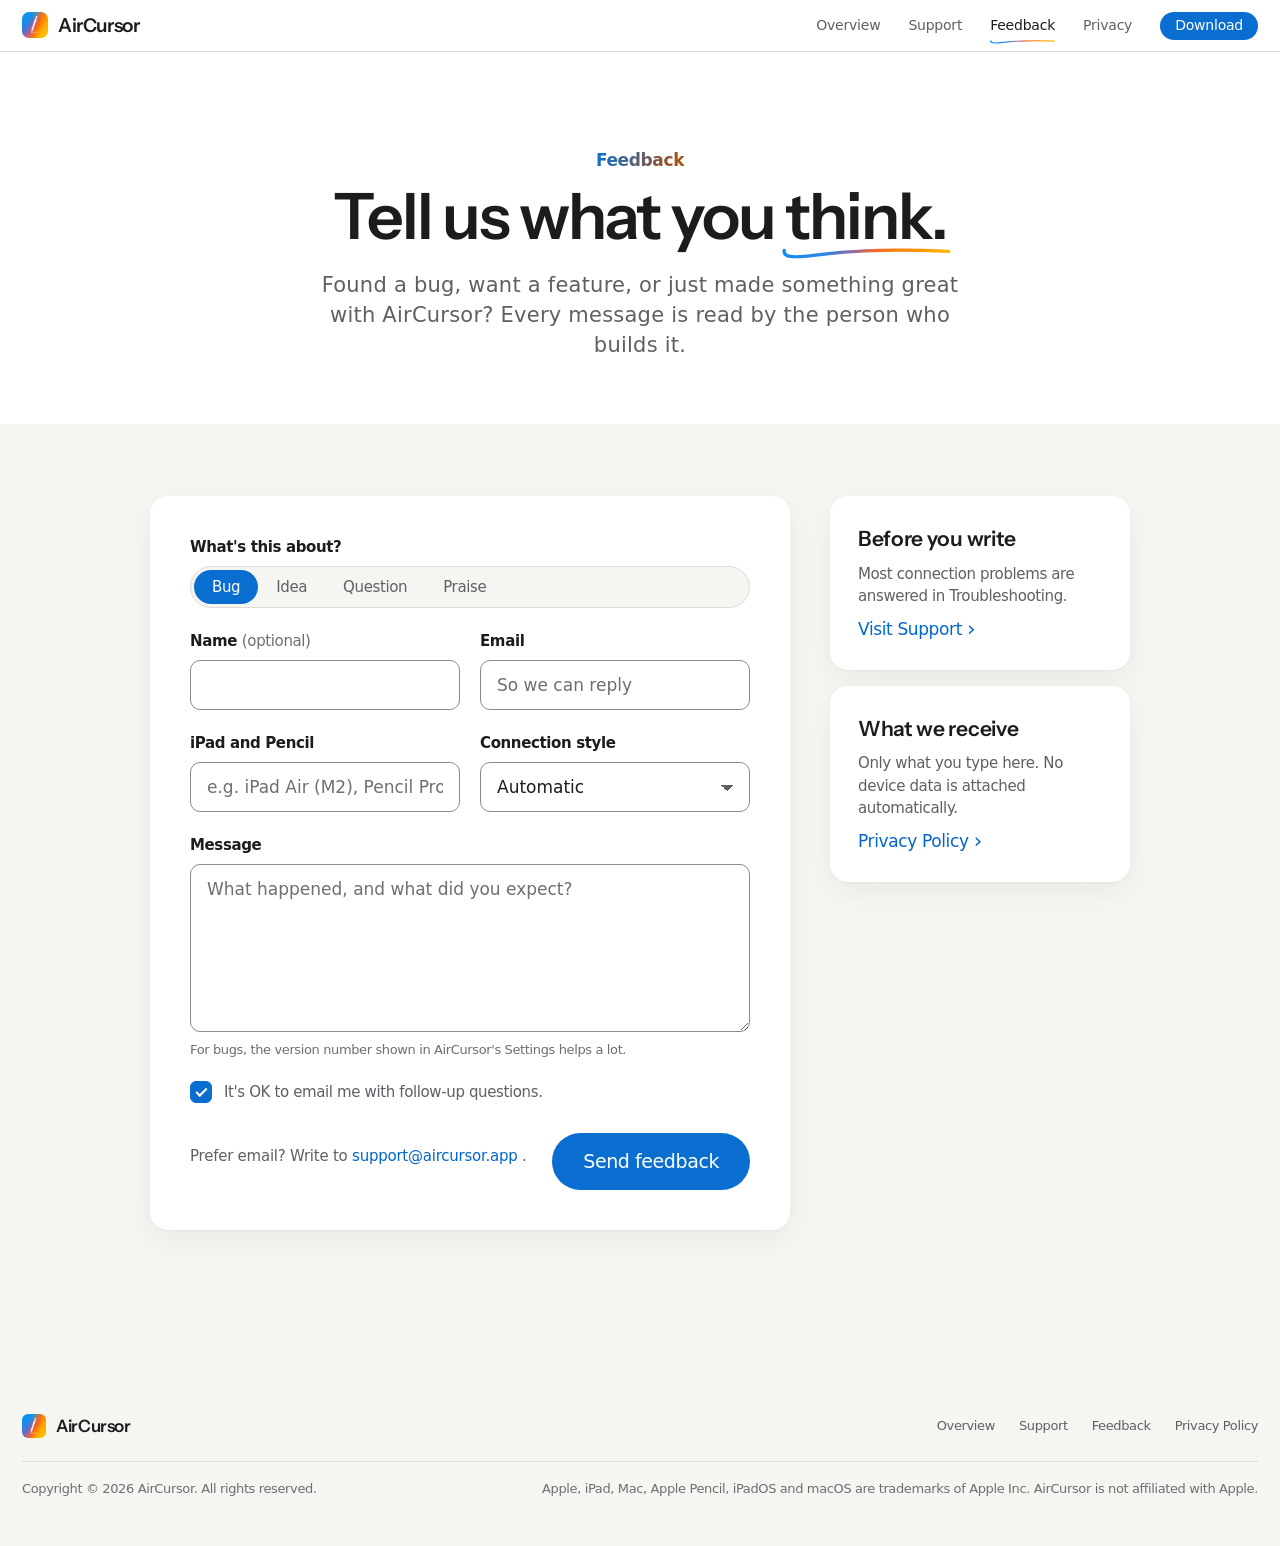
==== commit 9480be9c: "Format html" ====
--- a/feedback/index.html
+++ b/feedback/index.html
@@ -1,152 +1,251 @@
 <!doctype html>
 <html lang="en">
-<head>
-  <meta charset="utf-8">
-  <meta name="viewport" content="width=device-width, initial-scale=1">
-  <title>AirCursor Feedback</title>
-  <meta name="description" content="Report a bug, suggest a feature, or ask a question about AirCursor.">
-  <meta name="theme-color" content="#ffffff">
-  <link rel="icon" type="image/png" href="../assets/img/favicon.png">
-  <link rel="apple-touch-icon" href="../assets/img/apple-touch-icon.png">
-  <link rel="preconnect" href="https://fonts.googleapis.com">
-  <link rel="preconnect" href="https://fonts.gstatic.com" crossorigin>
-  <link rel="stylesheet" href="https://fonts.googleapis.com/css2?family=Instrument+Sans:wght@400..700&display=swap">
-  <link rel="stylesheet" href="../assets/css/tokens.css">
-  <link rel="stylesheet" href="../assets/css/site.css">
-  <script src="../assets/js/site.js" defer></script>
-</head>
-<body class="ac-page">
-  <a class="ac-skip" href="#main">Skip to content</a>
-
-  <header class="ac-nav">
-    <div class="ac-nav__inner">
-      <button class="ac-nav__menu" type="button" aria-label="Open menu" aria-expanded="false" aria-controls="site-links">
-        <svg class="ac-icon" aria-hidden="true"><use href="../assets/img/icons.svg#menu"></use></svg>
-      </button>
-      <a class="ac-nav__brand" href="../"><img src="../assets/img/aircursor-icon-ipad.png" alt="">AirCursor</a>
-      <nav class="ac-nav__links" id="site-links" aria-label="Site">
-        <a href="../">Overview</a>
-        <a href="../support/">Support</a>
-        <a href="./" aria-current="page">Feedback</a>
-        <a href="../privacy/">Privacy</a>
-      </nav>
-      <a class="ac-btn ac-btn--primary ac-btn--sm" href="https://apps.apple.com/app/id0000000000">Download</a>
-    </div>
-  </header>
-
-  <main id="main">
-    <section class="ac-page-head ac-page-head--center">
-      <div class="ac-wrap">
-        <p class="ac-eyebrow">Feedback</p>
-        <h1 class="ac-headline">Tell us what you <span class="ac-stroke">think.</span></h1>
-        <p class="ac-lead">Found a bug, want a feature, or just made something great with AirCursor? Every message is read by the person who builds it.</p>
-      </div>
-    </section>
-
-    <section class="ac-section ac-section--alt" style="padding-top:72px">
-      <div class="ac-wrap">
-        <div class="ac-feedback-grid">
-          <div>
-            <div class="ac-card ac-card--form">
-              <!-- Replace YOUR_FORM_ID with the ID of your Formspree form -->
-              <form class="ac-form" action="https://formspree.io/f/YOUR_FORM_ID" method="post" data-ac-feedback data-mailto="hello@aircursor.app" novalidate>
-                <input type="hidden" name="_subject" value="AirCursor feedback">
-                <input class="ac-honeypot" type="text" name="_gotcha" tabindex="-1" autocomplete="off" aria-hidden="true">
-
-                <fieldset class="ac-field ac-field--full" style="border:0;margin:0;padding:0;min-width:0">
-                  <legend class="ac-field__label" style="padding:0;margin-bottom:8px">What's this about?</legend>
-                  <div class="ac-seg ac-seg--form">
-                    <input type="radio" name="kind" id="kind-bug" value="Bug" checked><label for="kind-bug">Bug</label>
-                    <input type="radio" name="kind" id="kind-idea" value="Idea"><label for="kind-idea">Idea</label>
-                    <input type="radio" name="kind" id="kind-question" value="Question"><label for="kind-question">Question</label>
-                    <input type="radio" name="kind" id="kind-praise" value="Praise"><label for="kind-praise">Praise</label>
-                  </div>
-                </fieldset>
-
-                <div class="ac-field">
-                  <label for="f-name">Name <span class="ac-field__opt">(optional)</span></label>
-                  <input class="ac-input" id="f-name" name="name" autocomplete="name">
-                </div>
-                <div class="ac-field">
-                  <label for="f-email">Email</label>
-                  <input class="ac-input" id="f-email" name="email" type="email" autocomplete="email" placeholder="So we can reply" required aria-describedby="f-email-error">
-                  <span class="ac-field__error" id="f-email-error" hidden>Enter an email address so we can reply.</span>
-                </div>
-                <div class="ac-field">
-                  <label for="f-device">iPad and Pencil</label>
-                  <input class="ac-input" id="f-device" name="device" placeholder="e.g. iPad Air (M2), Pencil Pro">
-                </div>
-                <div class="ac-field">
-                  <label for="f-style">Connection style</label>
-                  <select class="ac-select" id="f-style" name="connection">
-                    <option>Wired</option>
-                    <option>Wi-Fi</option>
-                    <option>Bluetooth</option>
-                    <option selected>Automatic</option>
-                    <option>Peer-to-Peer Wi-Fi</option>
-                    <option>Manual IP</option>
-                    <option>Not sure</option>
-                  </select>
-                </div>
-                <div class="ac-field ac-field--full">
-                  <label for="f-msg">Message</label>
-                  <textarea class="ac-textarea" id="f-msg" name="message" placeholder="What happened, and what did you expect?" required aria-describedby="f-msg-hint"></textarea>
-                  <span class="ac-field__hint" id="f-msg-hint">For bugs, the version number shown in AirCursor's Settings helps a lot.</span>
-                </div>
-                <div class="ac-field ac-field--full">
-                  <label class="ac-check"><input type="checkbox" name="followup" value="Yes" checked> It's OK to email me with follow&#8209;up questions.</label>
-                </div>
-
-                <p class="ac-form__status" role="alert" hidden></p>
-
-                <div class="ac-form__actions">
-                  <p class="ac-caption">Prefer email? Write to <a href="mailto:hello@aircursor.app?subject=AirCursor%20feedback">hello@aircursor.app</a>.</p>
-                  <button class="ac-btn ac-btn--primary ac-btn--lg" type="submit">Send feedback</button>
-                </div>
-              </form>
-            </div>
-
-            <div class="ac-sent" hidden>
-              <div class="ac-sent__mark"><svg viewBox="0 0 24 24" aria-hidden="true"><path d="M5 12.5l4.5 4.5L19 7.5"/></svg></div>
-              <h2 class="ac-subtitle" tabindex="-1">Thanks. We got it.</h2>
-              <p class="ac-body">We'll reply to the email you gave us, usually within a couple of days.</p>
-              <a class="ac-more" href="../support/">Back to Support</a>
-            </div>
-          </div>
-
-          <aside>
-            <div class="ac-card">
-              <h3>Before you write</h3>
-              <p>Most connection problems are answered in Troubleshooting.</p>
-              <a class="ac-more" href="../support/#faq">Visit Support</a>
-            </div>
-            <div class="ac-card">
-              <h3>What we receive</h3>
-              <p>Only what you type here. No device data is attached automatically.</p>
-              <a class="ac-more" href="../privacy/#website">Privacy Policy</a>
-            </div>
-          </aside>
-        </div>
-      </div>
-    </section>
-  </main>
-
-  <footer class="ac-footer">
-    <div class="ac-wrap ac-wrap--wide">
-      <div class="ac-footer__top">
-        <div class="ac-footer__brand"><img src="../assets/img/aircursor-icon-ipad.png" alt="">AirCursor</div>
-        <nav class="ac-footer__links" aria-label="Footer">
+  <head>
+    <meta charset="utf-8" />
+    <meta name="viewport" content="width=device-width, initial-scale=1" />
+    <title>AirCursor Feedback</title>
+    <meta
+      name="description"
+      content="Report a bug, suggest a feature, or ask a question about AirCursor."
+    />
+    <meta name="theme-color" content="#ffffff" />
+    <link rel="icon" type="image/png" href="../assets/img/favicon.png" />
+    <link rel="apple-touch-icon" href="../assets/img/apple-touch-icon.png" />
+    <link rel="preconnect" href="https://fonts.googleapis.com" />
+    <link rel="preconnect" href="https://fonts.gstatic.com" crossorigin />
+    <link
+      rel="stylesheet"
+      href="https://fonts.googleapis.com/css2?family=Instrument+Sans:wght@400..700&display=swap"
+    />
+    <link rel="stylesheet" href="../assets/css/tokens.css" />
+    <link rel="stylesheet" href="../assets/css/site.css" />
+    <script src="../assets/js/site.js" defer></script>
+  </head>
+  <body class="ac-page">
+    <a class="ac-skip" href="#main">Skip to content</a>
+
+    <header class="ac-nav">
+      <div class="ac-nav__inner">
+        <button
+          class="ac-nav__menu"
+          type="button"
+          aria-label="Open menu"
+          aria-expanded="false"
+          aria-controls="site-links"
+        >
+          <svg class="ac-icon" aria-hidden="true">
+            <use href="../assets/img/icons.svg#menu"></use>
+          </svg>
+        </button>
+        <a class="ac-nav__brand" href="../">
+          <img src="../assets/img/aircursor-icon-ipad.png" alt="" />
+          AirCursor
+        </a>
+        <nav class="ac-nav__links" id="site-links" aria-label="Site">
           <a href="../">Overview</a>
           <a href="../support/">Support</a>
-          <a href="./">Feedback</a>
-          <a href="../privacy/">Privacy Policy</a>
+          <a href="./" aria-current="page">Feedback</a>
+          <a href="../privacy/">Privacy</a>
         </nav>
+        <a class="ac-btn ac-btn--primary ac-btn--sm" href="https://apps.apple.com/app/id0000000000">
+          Download
+        </a>
       </div>
-      <div class="ac-footer__legal">
-        <p>Copyright © 2026 AirCursor. All rights reserved.</p>
-        <p>Apple, iPad, Mac, Apple Pencil, iPadOS and macOS are trademarks of Apple Inc. AirCursor is not affiliated with Apple.</p>
+    </header>
+
+    <main id="main">
+      <section class="ac-page-head ac-page-head--center">
+        <div class="ac-wrap">
+          <p class="ac-eyebrow">Feedback</p>
+          <h1 class="ac-headline">
+            Tell us what you
+            <span class="ac-stroke">think.</span>
+          </h1>
+          <p class="ac-lead">
+            Found a bug, want a feature, or just made something great with AirCursor? Every message
+            is read by the person who builds it.
+          </p>
+        </div>
+      </section>
+
+      <section class="ac-section ac-section--alt" style="padding-top: 72px">
+        <div class="ac-wrap">
+          <div class="ac-feedback-grid">
+            <div>
+              <div class="ac-card ac-card--form">
+                <!-- Replace YOUR_FORM_ID with the ID of your Formspree form -->
+                <form
+                  class="ac-form"
+                  action="https://formspree.io/f/YOUR_FORM_ID"
+                  method="post"
+                  data-ac-feedback
+                  data-mailto="support@aircursor.app"
+                  novalidate
+                >
+                  <input type="hidden" name="_subject" value="AirCursor feedback" />
+                  <input
+                    class="ac-honeypot"
+                    type="text"
+                    name="_gotcha"
+                    tabindex="-1"
+                    autocomplete="off"
+                    aria-hidden="true"
+                  />
+
+                  <fieldset
+                    class="ac-field ac-field--full"
+                    style="border: 0; margin: 0; padding: 0; min-width: 0"
+                  >
+                    <legend class="ac-field__label" style="padding: 0; margin-bottom: 8px">
+                      What's this about?
+                    </legend>
+                    <div class="ac-seg ac-seg--form">
+                      <input type="radio" name="kind" id="kind-bug" value="Bug" checked />
+                      <label for="kind-bug">Bug</label>
+                      <input type="radio" name="kind" id="kind-idea" value="Idea" />
+                      <label for="kind-idea">Idea</label>
+                      <input type="radio" name="kind" id="kind-question" value="Question" />
+                      <label for="kind-question">Question</label>
+                      <input type="radio" name="kind" id="kind-praise" value="Praise" />
+                      <label for="kind-praise">Praise</label>
+                    </div>
+                  </fieldset>
+
+                  <div class="ac-field">
+                    <label for="f-name">
+                      Name
+                      <span class="ac-field__opt">(optional)</span>
+                    </label>
+                    <input class="ac-input" id="f-name" name="name" autocomplete="name" />
+                  </div>
+                  <div class="ac-field">
+                    <label for="f-email">Email</label>
+                    <input
+                      class="ac-input"
+                      id="f-email"
+                      name="email"
+                      type="email"
+                      autocomplete="email"
+                      placeholder="So we can reply"
+                      required
+                      aria-describedby="f-email-error"
+                    />
+                    <span class="ac-field__error" id="f-email-error" hidden>
+                      Enter an email address so we can reply.
+                    </span>
+                  </div>
+                  <div class="ac-field">
+                    <label for="f-device">iPad and Pencil</label>
+                    <input
+                      class="ac-input"
+                      id="f-device"
+                      name="device"
+                      placeholder="e.g. iPad Air (M2), Pencil Pro"
+                    />
+                  </div>
+                  <div class="ac-field">
+                    <label for="f-style">Connection style</label>
+                    <select class="ac-select" id="f-style" name="connection">
+                      <option>Wired</option>
+                      <option>Wi-Fi</option>
+                      <option>Bluetooth</option>
+                      <option selected>Automatic</option>
+                      <option>Peer-to-Peer Wi-Fi</option>
+                      <option>Manual IP</option>
+                      <option>Not sure</option>
+                    </select>
+                  </div>
+                  <div class="ac-field ac-field--full">
+                    <label for="f-msg">Message</label>
+                    <textarea
+                      class="ac-textarea"
+                      id="f-msg"
+                      name="message"
+                      placeholder="What happened, and what did you expect?"
+                      required
+                      aria-describedby="f-msg-hint"
+                    ></textarea>
+                    <span class="ac-field__hint" id="f-msg-hint">
+                      For bugs, the version number shown in AirCursor's Settings helps a lot.
+                    </span>
+                  </div>
+                  <div class="ac-field ac-field--full">
+                    <label class="ac-check">
+                      <input type="checkbox" name="followup" value="Yes" checked />
+                      It's OK to email me with follow&#8209;up questions.
+                    </label>
+                  </div>
+
+                  <p class="ac-form__status" role="alert" hidden></p>
+
+                  <div class="ac-form__actions">
+                    <p class="ac-caption">
+                      Prefer email? Write to
+                      <a href="mailto:support@aircursor.app?subject=AirCursor%20feedback">
+                        support@aircursor.app
+                      </a>
+                      .
+                    </p>
+                    <button class="ac-btn ac-btn--primary ac-btn--lg" type="submit">
+                      Send feedback
+                    </button>
+                  </div>
+                </form>
+              </div>
+
+              <div class="ac-sent" hidden>
+                <div class="ac-sent__mark">
+                  <svg viewBox="0 0 24 24" aria-hidden="true">
+                    <path d="M5 12.5l4.5 4.5L19 7.5" />
+                  </svg>
+                </div>
+                <h2 class="ac-subtitle" tabindex="-1">Thanks. We got it.</h2>
+                <p class="ac-body">
+                  We'll reply to the email you gave us, usually within a couple of days.
+                </p>
+                <a class="ac-more" href="../support/">Back to Support</a>
+              </div>
+            </div>
+
+            <aside>
+              <div class="ac-card">
+                <h3>Before you write</h3>
+                <p>Most connection problems are answered in Troubleshooting.</p>
+                <a class="ac-more" href="../support/#faq">Visit Support</a>
+              </div>
+              <div class="ac-card">
+                <h3>What we receive</h3>
+                <p>Only what you type here. No device data is attached automatically.</p>
+                <a class="ac-more" href="../privacy/#website">Privacy Policy</a>
+              </div>
+            </aside>
+          </div>
+        </div>
+      </section>
+    </main>
+
+    <footer class="ac-footer">
+      <div class="ac-wrap ac-wrap--wide">
+        <div class="ac-footer__top">
+          <div class="ac-footer__brand">
+            <img src="../assets/img/aircursor-icon-ipad.png" alt="" />
+            AirCursor
+          </div>
+          <nav class="ac-footer__links" aria-label="Footer">
+            <a href="../">Overview</a>
+            <a href="../support/">Support</a>
+            <a href="./">Feedback</a>
+            <a href="../privacy/">Privacy Policy</a>
+          </nav>
+        </div>
+        <div class="ac-footer__legal">
+          <p>Copyright © 2026 AirCursor. All rights reserved.</p>
+          <p>
+            Apple, iPad, Mac, Apple Pencil, iPadOS and macOS are trademarks of Apple Inc. AirCursor
+            is not affiliated with Apple.
+          </p>
+        </div>
       </div>
-    </div>
-  </footer>
-</body>
+    </footer>
+  </body>
 </html>
--- a/assets/css/site.css
+++ b/assets/css/site.css
@@ -157,27 +157,6 @@
 .ac-demo__toggle:hover { background: rgba(255, 255, 255, .2); }
 .ac-demo__toggle svg { width: 14px; height: 14px; }
 .ac-demo--flush .ac-demo__canvas { border-radius: var(--radius-lg); }
-/* svg internals */
-.ac-demo .d-bezel { fill: #1b1b1e; stroke: #2e2e33; stroke-width: 2; }
-.ac-demo .d-screen { fill: #0e0f12; }
-.ac-demo .d-screen-mac { fill: #f4f3ef; }
-.ac-demo .d-window { fill: #ffffff; stroke: #e2e0da; }
-.ac-demo .d-chrome { fill: #ecebe7; }
-.ac-demo .d-dot { fill: #d3d1cb; }
-.ac-demo .d-tool { fill: #e7e5df; }
-.ac-demo .d-tool-on { fill: #0a6ed1; }
-.ac-demo .d-stand { fill: #222226; }
-.ac-demo .d-area { fill: rgba(255, 255, 255, .02); stroke: rgba(255, 255, 255, .28); stroke-width: 1.5; stroke-dasharray: 6 6; }
-.ac-demo .d-corner { fill: none; stroke: #ffffff; stroke-width: 3; stroke-linecap: round; }
-.ac-demo .d-hint { fill: rgba(255, 255, 255, .42); font: 500 13px var(--font-text); letter-spacing: -0.01em; }
-.ac-demo .d-ink { fill: none; stroke-width: 7; stroke-linecap: round; stroke-linejoin: round; }
-.ac-demo .d-pencil-body { fill: #ffffff; }
-.ac-demo .d-pencil-band { fill: #d8d8dc; }
-.ac-demo .d-pencil-tip { fill: #c9c9ce; }
-.ac-demo .d-cursor { fill: #111; stroke: #fff; stroke-width: 1.4; stroke-linejoin: round; }
-.ac-demo .d-pill { fill: rgba(255, 255, 255, .10); }
-.ac-demo .d-pill-text { fill: #f5f5f7; font: 500 13px var(--font-text); }
-.ac-demo .d-pill-dot { fill: #30d158; }
 @media (max-width: 734px) { .ac-demo__bar { flex-wrap: wrap; padding: 12px 16px; } .ac-demo__bar .ac-caption { order: 3; flex-basis: 100%; } }
 
 /* ---------- Chapter nav ---------- */
@@ -264,13 +243,6 @@
 .ac-pressure__label { position: absolute; bottom: 0; transform: translateX(-50%); font-family: var(--font-mono); font-size: 13px; white-space: nowrap; }
 .ac-pressure__ends { position: absolute; left: 0; right: 0; top: 0; display: flex; justify-content: space-between; font-size: 13px; opacity: .6; }
 
-/* ---------- Pairing code ---------- */
-.ac-code { display: inline-flex; gap: 8px; }
-.ac-code span { display: inline-flex; align-items: center; justify-content: center; width: 52px; height: 64px; border-radius: var(--radius-sm); background: var(--paper-raised); border: 1px solid var(--hairline); font-family: var(--font-mono); font-size: 32px; font-weight: 500; color: var(--ink); }
-.ac-code span:nth-child(3) { margin-right: 12px; }
-@media (max-width: 734px) { .ac-code { gap: 6px; } .ac-code span { width: 40px; height: 52px; font-size: 26px; } .ac-code span:nth-child(3) { margin-right: 8px; } }
-.ac-stage .ac-code span, .ac-tile--stage .ac-code span { background: var(--stage-raised); border-color: rgba(255,255,255,.1); color: var(--on-stage); }
-
 /* ---------- Table ---------- */
 .ac-table { width: 100%; border-collapse: collapse; font-size: 17px; }
 .ac-table th, .ac-table td { padding: 18px 16px; text-align: center; border-bottom: 1px solid var(--hairline); }
@@ -279,6 +251,7 @@
 .ac-table tbody th { font-weight: 600; color: var(--ink); }
 .ac-table td { color: var(--ink-secondary); }
 .ac-yes, .ac-no, .ac-partial { display: inline-flex; align-items: center; gap: 6px; }
+.ac-yes::before, .ac-no::before, .ac-partial::before { flex: none; }
 .ac-yes::before { content: ""; width: 9px; height: 9px; border-radius: 50%; background: var(--ink); }
 .ac-partial::before { content: ""; width: 9px; height: 9px; border-radius: 50%; background: linear-gradient(90deg, var(--ink) 50%, var(--hairline) 50%); box-shadow: inset 0 0 0 1px var(--ink); }
 .ac-no::before { content: ""; width: 9px; height: 9px; border-radius: 50%; box-shadow: inset 0 0 0 1.5px var(--ink-tertiary); }
@@ -432,6 +405,7 @@
 
 .ac-tile--split { display: grid; grid-template-columns: minmax(0, 1fr) minmax(0, 1.1fr); gap: var(--space-7); align-items: center; min-height: 560px; }
 .ac-tile--split-even { grid-template-columns: 1fr 1fr; min-height: 480px; }
+.ac-tile--split > * { min-width: 0; }
 .ac-tile--spread { justify-content: space-between; }
 .ac-tile--gestures { min-height: 0; padding: 56px 48px; }
 .ac-tile--row { min-height: 0; flex-direction: row; flex-wrap: wrap; align-items: center; justify-content: space-between; gap: var(--space-5); }
@@ -452,17 +426,20 @@
 @media (max-width: 734px) { .ac-gestures { grid-template-columns: 1fr 1fr; } }
 .ac-gesture p { margin: 0; max-width: 160px; font-weight: 600; color: var(--ink); }
 
-/* Mac menu bar extra, illustrated */
-.ac-menu { width: 300px; max-width: 100%; margin: 0 auto; padding: 8px; border-radius: 14px; background: var(--paper-raised); box-shadow: var(--shadow-lift); font-size: 14px; color: var(--ink); }
-.ac-menu__head { display: flex; align-items: center; gap: 10px; padding: 8px 10px; }
-.ac-menu__head img { width: 28px; height: 28px; }
-.ac-menu__title { font-weight: 600; }
-.ac-menu__sep { height: 1px; margin: 6px 10px; background: var(--hairline); }
-.ac-menu__row { display: flex; justify-content: space-between; align-items: center; padding: 8px 10px; border-radius: 8px; }
-.ac-menu__row--on { background: var(--accent); color: var(--on-accent); }
-.ac-menu__slider { position: relative; height: 4px; margin: 12px 0 6px; border-radius: 2px; background: var(--hairline); }
-.ac-menu__slider::before { content: ""; position: absolute; left: 0; top: 0; bottom: 0; width: 58%; border-radius: 2px; background: var(--accent); }
-.ac-menu__slider::after { content: ""; position: absolute; left: 58%; top: 50%; width: 18px; height: 18px; margin: -9px 0 0 -9px; border-radius: 50%; background: #fff; box-shadow: 0 1px 4px rgba(0, 0, 0, .3); }
+/* ---------- App screenshots ---------- */
+/* Captured from the apps' DEBUG demo launch arguments; light and dark swap with the system. */
+.ac-shot { display: block; overflow: hidden; }
+.ac-shot img, img.ac-shot { display: block; width: 100%; height: auto; }
+.ac-shot--window { width: 100%; max-width: 500px; margin: 0 auto; border-radius: 16px; box-shadow: 0 0 0 1px rgba(0, 0, 0, .08), 0 24px 56px rgba(0, 0, 0, .18); }
+.ac-tile--stage .ac-shot--window { box-shadow: 0 0 0 1px rgba(255, 255, 255, .1), 0 24px 56px rgba(0, 0, 0, .5); }
+.ac-shot--sheet { width: 100%; max-width: 500px; margin: 0 auto; border-radius: clamp(24px, 6.5vw, 33px); box-shadow: 0 0 0 1px rgba(0, 0, 0, .06), var(--shadow-lift); }
+.ac-shot--menu { width: 260px; border-radius: 14px; background: var(--paper-raised); box-shadow: 0 0 0 1px rgba(0, 0, 0, .1), var(--shadow-lift); }
+.ac-shots-mac { position: relative; width: 100%; max-width: 520px; margin: 0 auto; padding: 0 60px 190px 0; }
+.ac-shots-mac .ac-shot--menu { position: absolute; right: 0; bottom: 0; }
+@media (max-width: 734px) { .ac-shots-mac { padding: 0; } .ac-shots-mac .ac-shot--menu { position: relative; margin: -40px 0 0 auto; width: 230px; } }
+@media (prefers-color-scheme: dark) {
+  .ac-shot--window, .ac-shot--sheet, .ac-shot--menu { box-shadow: 0 0 0 1px rgba(255, 255, 255, .1), 0 24px 56px rgba(0, 0, 0, .6); }
+}
 
 /* Support search */
 .ac-search-empty { margin-top: 24px; text-align: center; }
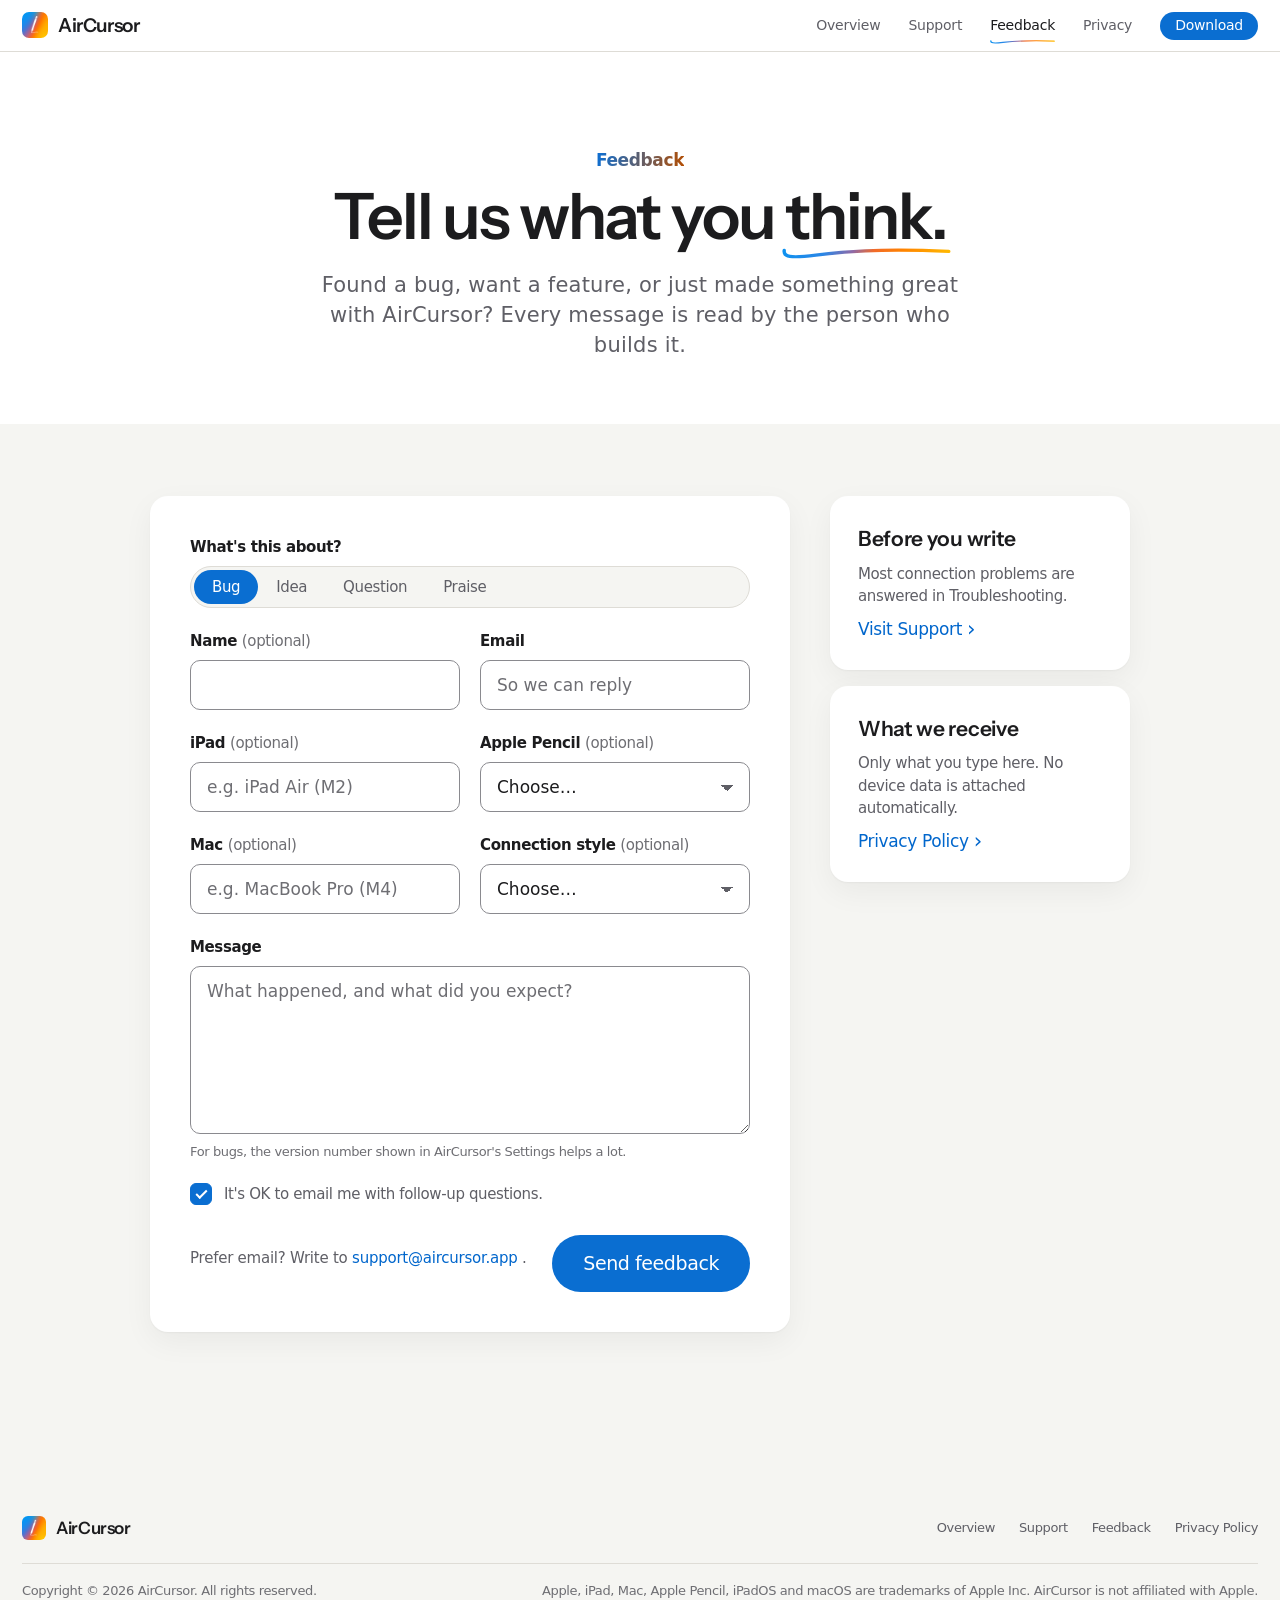
==== commit 1f534170: "Polish the feedback form" ====
--- a/feedback/index.html
+++ b/feedback/index.html
@@ -73,10 +73,9 @@
           <div class="ac-feedback-grid">
             <div>
               <div class="ac-card ac-card--form">
-                <!-- Replace YOUR_FORM_ID with the ID of your Formspree form -->
                 <form
                   class="ac-form"
-                  action="https://formspree.io/f/YOUR_FORM_ID"
+                  action="https://formspree.io/f/xaeqgbwg"
                   method="post"
                   data-ac-feedback
                   data-mailto="support@aircursor.app"
@@ -119,7 +118,10 @@
                     <input class="ac-input" id="f-name" name="name" autocomplete="name" />
                   </div>
                   <div class="ac-field">
-                    <label for="f-email">Email</label>
+                    <label for="f-email">
+                      Email
+                      <span class="ac-field__opt" data-email-optional hidden>(optional)</span>
+                    </label>
                     <input
                       class="ac-input"
                       id="f-email"
@@ -134,27 +136,65 @@
                       Enter an email address so we can reply.
                     </span>
                   </div>
-                  <div class="ac-field">
-                    <label for="f-device">iPad and Pencil</label>
-                    <input
-                      class="ac-input"
-                      id="f-device"
-                      name="device"
-                      placeholder="e.g. iPad Air (M2), Pencil Pro"
-                    />
-                  </div>
-                  <div class="ac-field">
-                    <label for="f-style">Connection style</label>
-                    <select class="ac-select" id="f-style" name="connection">
-                      <option>Wired</option>
-                      <option>Wi-Fi</option>
-                      <option>Bluetooth</option>
-                      <option selected>Automatic</option>
-                      <option>Peer-to-Peer Wi-Fi</option>
-                      <option>Manual IP</option>
-                      <option>Not sure</option>
-                    </select>
-                  </div>
+
+                  <div class="ac-form__setup" data-kinds="Bug Question">
+                    <div class="ac-field">
+                      <label for="f-ipad">
+                        iPad
+                        <span class="ac-field__opt">(optional)</span>
+                      </label>
+                      <input
+                        class="ac-input"
+                        id="f-ipad"
+                        name="ipad"
+                        placeholder="e.g. iPad Air (M2)"
+                      />
+                    </div>
+                    <div class="ac-field">
+                      <label for="f-pencil">
+                        Apple Pencil
+                        <span class="ac-field__opt">(optional)</span>
+                      </label>
+                      <select class="ac-select" id="f-pencil" name="pencil">
+                        <option value="" selected>Choose…</option>
+                        <option>Apple Pencil Pro</option>
+                        <option>Apple Pencil (2nd generation)</option>
+                        <option>Apple Pencil (USB-C)</option>
+                        <option>Apple Pencil (1st generation)</option>
+                        <option>No Pencil</option>
+                        <option>Not sure</option>
+                      </select>
+                    </div>
+                    <div class="ac-field">
+                      <label for="f-mac">
+                        Mac
+                        <span class="ac-field__opt">(optional)</span>
+                      </label>
+                      <input
+                        class="ac-input"
+                        id="f-mac"
+                        name="mac"
+                        placeholder="e.g. MacBook Pro (M4)"
+                      />
+                    </div>
+                    <div class="ac-field">
+                      <label for="f-style">
+                        Connection style
+                        <span class="ac-field__opt">(optional)</span>
+                      </label>
+                      <select class="ac-select" id="f-style" name="connection">
+                        <option value="" selected>Choose…</option>
+                        <option>Automatic</option>
+                        <option>Wired</option>
+                        <option>Wi-Fi</option>
+                        <option>Peer-to-Peer Wi-Fi</option>
+                        <option>Bluetooth</option>
+                        <option>Manual IP</option>
+                        <option>Not sure</option>
+                      </select>
+                    </div>
+                  </div>
+
                   <div class="ac-field ac-field--full">
                     <label for="f-msg">Message</label>
                     <textarea
@@ -169,7 +209,7 @@
                       For bugs, the version number shown in AirCursor's Settings helps a lot.
                     </span>
                   </div>
-                  <div class="ac-field ac-field--full">
+                  <div class="ac-field ac-field--full" data-followup>
                     <label class="ac-check">
                       <input type="checkbox" name="followup" value="Yes" checked />
                       It's OK to email me with follow&#8209;up questions.
@@ -200,7 +240,7 @@
                   </svg>
                 </div>
                 <h2 class="ac-subtitle" tabindex="-1">Thanks. We got it.</h2>
-                <p class="ac-body">
+                <p class="ac-body" data-sent-reply>
                   We'll reply to the email you gave us, usually within a couple of days.
                 </p>
                 <a class="ac-more" href="../support/">Back to Support</a>
--- a/assets/css/site.css
+++ b/assets/css/site.css
@@ -304,7 +304,7 @@
 .ac-legal__toc a { display: block; padding: 6px 0 6px 16px; margin-left: -1px; border-left: 2px solid transparent; color: var(--ink-secondary) !important; text-decoration: none !important; }
 .ac-legal__toc a:hover { color: var(--ink) !important; }
 .ac-legal__toc a[aria-current="true"] { color: var(--ink) !important; border-left-color: var(--stroke-blue); }
-.ac-legal__body h2 { margin: 56px 0 14px; font-family: var(--font-display); font-size: 28px; line-height: 1.18; font-weight: 600; letter-spacing: -0.015em; scroll-margin-top: calc(var(--nav-height) + 24px); }
+.ac-legal__body h2 { margin: 56px 0 14px; font-family: var(--font-display); font-size: 28px; line-height: 1.18; font-weight: 600; letter-spacing: -0.015em; }
 .ac-legal__body h2:first-child { margin-top: 0; }
 .ac-legal__body h3 { margin: 28px 0 8px; font-size: 17px; font-weight: 600; }
 .ac-legal__body p, .ac-legal__body li { color: var(--ink-secondary); }
@@ -345,7 +345,9 @@
 .ac-check input:focus-visible { outline: 3px solid var(--focus); outline-offset: 2px; }
 .ac-form__actions { grid-column: 1 / -1; display: flex; flex-wrap: wrap; align-items: center; justify-content: space-between; gap: 16px; padding-top: 8px; }
 .ac-seg--form { flex-wrap: wrap; }
-@media (max-width: 734px) { .ac-form { grid-template-columns: 1fr; } .ac-seg--form { border-radius: 18px; } }
+/* The setup fields, shown only for the kinds of feedback that need them */
+.ac-form__setup { grid-column: 1 / -1; display: grid; grid-template-columns: 1fr 1fr; gap: 22px 20px; }
+@media (max-width: 734px) { .ac-form, .ac-form__setup { grid-template-columns: 1fr; } .ac-seg--form { border-radius: 18px; } }
 
 /* Form result */
 .ac-sent { display: flex; flex-direction: column; align-items: center; gap: 14px; padding: 56px 32px; text-align: center; border-radius: var(--radius-lg); background: var(--paper-raised); box-shadow: var(--shadow-tile); }
@@ -460,6 +462,15 @@
 .ac-404 .ac-lead { margin: 20px auto 32px; max-width: 520px; }
 
 /* ---------- Motion ---------- */
+/* In-page links glide to their target and land clear of the sticky nav */
+main [id] { scroll-margin-top: calc(var(--nav-height) + 16px); }
+@media (prefers-reduced-motion: no-preference) { html { scroll-behavior: smooth; } }
+/* Scroll reveal: content rises into place the first time it enters the viewport. site.js adds is-revealed. */
+@media (prefers-reduced-motion: no-preference) {
+  .ac-js [data-reveal] { transition: opacity .8s var(--ac-ease), transform .8s var(--ac-ease); transition-delay: var(--reveal-delay, 0s); }
+  .ac-js [data-reveal]:not(.is-revealed) { opacity: 0; transform: translateY(24px); }
+  .ac-js [data-reveal="zoom"]:not(.is-revealed) { transform: scale(.96); }
+}
 @media (prefers-reduced-motion: reduce) {
   .ac-page *, .ac-page *::before, .ac-page *::after { transition-duration: 0s !important; animation-duration: 0s !important; }
 }
